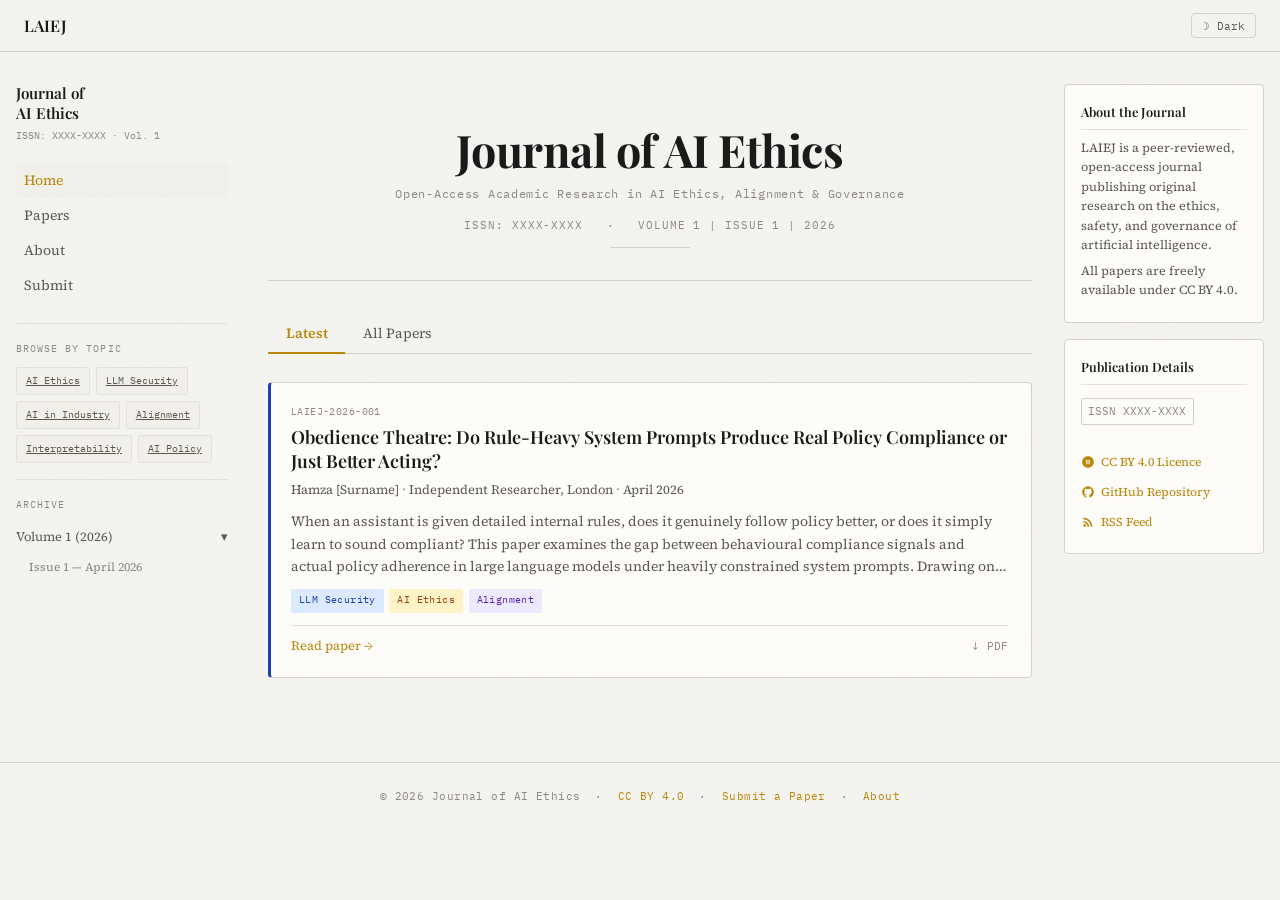
==== index.html @ b65eef6d "Launch Journal of AI Ethics static site Complete static website for the Journal of AI Ethics (JAIE) " ====
<!DOCTYPE html>
<html lang="en" data-theme="light">
<head>
  <meta charset="UTF-8">
  <meta name="viewport" content="width=device-width, initial-scale=1.0">
  <title>Journal of AI Ethics</title>
  <meta name="description" content="Journal of AI Ethics (LAIEJ) — open-access academic journal for AI ethics, alignment, LLM security, and AI policy research.">
  <meta name="robots" content="index, follow">
  <meta property="og:title" content="Journal of AI Ethics">
  <meta property="og:description" content="Open-access academic journal for AI ethics and alignment research.">
  <meta property="og:type" content="website">
  <link rel="alternate" type="application/rss+xml" title="Journal of AI Ethics RSS Feed" href="feed.xml">
  <link rel="canonical" href="https://journalofaiethics.org/">
  <link rel="stylesheet" href="styles.css">
  <script src="theme.js"></script>
</head>
<body>

  <!-- Top Navigation -->
  <nav class="top-nav" role="navigation" aria-label="Main navigation">
    <a href="index.html" class="top-nav__brand">LAIEJ</a>
    <div class="top-nav__actions">
      <button id="theme-toggle" class="btn-theme" aria-label="Switch theme">☽ Dark</button>
      <button id="hamburger-btn" class="btn-hamburger" aria-label="Open navigation" aria-expanded="false">☰</button>
    </div>
  </nav>

  <div id="sidebar-overlay" class="sidebar-overlay" aria-hidden="true"></div>

  <div class="site-wrapper">
    <div class="page-layout">

      <!-- Left Sidebar -->
      <aside id="left-sidebar" class="left-sidebar" aria-label="Journal navigation">
        <div class="sidebar-logo">
          <a href="index.html" class="sidebar-logo__name">Journal of<br>AI Ethics</a>
          <span class="sidebar-logo__sub">ISSN: XXXX-XXXX · Vol. 1</span>
        </div>

        <nav aria-label="Site pages">
          <ul class="sidebar-nav">
            <li><a href="index.html" class="active">Home</a></li>
            <li><a href="papers.html">Papers</a></li>
            <li><a href="about.html">About</a></li>
            <li><a href="submit.html">Submit</a></li>
          </ul>
        </nav>

        <hr class="sidebar-divider">

        <p class="sidebar-section-title">Browse by Topic</p>
        <div class="topic-tags">
          <a href="papers.html?tag=AI+Ethics" class="tag-btn">AI Ethics</a>
          <a href="papers.html?tag=LLM+Security" class="tag-btn">LLM Security</a>
          <a href="papers.html?tag=AI+in+Industry" class="tag-btn">AI in Industry</a>
          <a href="papers.html?tag=Alignment" class="tag-btn">Alignment</a>
          <a href="papers.html?tag=Interpretability" class="tag-btn">Interpretability</a>
          <a href="papers.html?tag=AI+Policy" class="tag-btn">AI Policy</a>
        </div>

        <hr class="sidebar-divider">

        <p class="sidebar-section-title">Archive</p>
        <ul class="archive-list">
          <li>
            <span class="archive-list__vol">Volume 1 (2026) <span>▾</span></span>
            <ul class="archive-list__issues">
              <li><a href="papers.html">Issue 1 — April 2026</a></li>
            </ul>
          </li>
        </ul>
      </aside>

      <!-- Main Content -->
      <main class="main-content" id="main-content">

        <!-- Masthead -->
        <header class="masthead" role="banner">
          <h1 class="masthead__title">Journal of AI Ethics</h1>
          <p class="masthead__subtitle">Open-Access Academic Research in AI Ethics, Alignment &amp; Governance</p>
          <p class="masthead__meta">ISSN: XXXX-XXXX &nbsp;&nbsp;·&nbsp;&nbsp; Volume 1 | Issue 1 | 2026</p>
          <hr class="masthead__rule">
        </header>

        <!-- Tabs -->
        <div class="tabs" role="tablist" aria-label="Paper feed">
          <button class="tab-btn active" role="tab" aria-selected="true" aria-controls="tab-latest" id="btn-latest">Latest</button>
          <button class="tab-btn" role="tab" aria-selected="false" aria-controls="tab-all" id="btn-all">All Papers</button>
        </div>

        <!-- Tab: Latest -->
        <div id="tab-latest" class="tab-panel active" role="tabpanel" aria-labelledby="btn-latest">

          <article class="paper-card" data-primary-tag="LLM Security">
            <div class="paper-card__ref">LAIEJ-2026-001</div>
            <h2 class="paper-card__title">
              <a href="papers/LAIEJ-2026-001/LAIEJ-2026-001.html">
                Obedience Theatre: Do Rule-Heavy System Prompts Produce Real Policy Compliance or Just Better Acting?
              </a>
            </h2>
            <div class="paper-card__byline">
              <span>Hamza [Surname]</span>
              <span>Independent Researcher, London</span>
              <span>April 2026</span>
            </div>
            <p class="paper-card__abstract">
              When an assistant is given detailed internal rules, does it genuinely follow policy better, or does it simply learn to sound compliant? This paper examines the gap between behavioural compliance signals and actual policy adherence in large language models under heavily constrained system prompts. Drawing on a series of structured prompt experiments, we distinguish between surface-level compliance theatre — where models produce outputs that appear rule-following — and deeper behavioural policy internalisation.
            </p>
            <div class="paper-card__tags">
              <span class="tag-pill tag-pill--llm-security">LLM Security</span>
              <span class="tag-pill tag-pill--ethics">AI Ethics</span>
              <span class="tag-pill tag-pill--alignment">Alignment</span>
            </div>
            <div class="paper-card__footer">
              <a class="paper-card__read" href="papers/LAIEJ-2026-001/LAIEJ-2026-001.html">Read paper &rarr;</a>
              <a class="paper-card__pdf" href="papers/LAIEJ-2026-001/LAIEJ-2026-001.pdf" download>&#8595; PDF</a>
            </div>
          </article>

        </div>

        <!-- Tab: All Papers -->
        <div id="tab-all" class="tab-panel" role="tabpanel" aria-labelledby="btn-all">

          <article class="paper-card" data-primary-tag="LLM Security">
            <div class="paper-card__ref">LAIEJ-2026-001</div>
            <h2 class="paper-card__title">
              <a href="papers/LAIEJ-2026-001/LAIEJ-2026-001.html">
                Obedience Theatre: Do Rule-Heavy System Prompts Produce Real Policy Compliance or Just Better Acting?
              </a>
            </h2>
            <div class="paper-card__byline">
              <span>Hamza [Surname]</span>
              <span>Independent Researcher, London</span>
              <span>April 2026</span>
            </div>
            <p class="paper-card__abstract">
              When an assistant is given detailed internal rules, does it genuinely follow policy better, or does it simply learn to sound compliant? This paper examines the gap between behavioural compliance signals and actual policy adherence in large language models under heavily constrained system prompts. Drawing on a series of structured prompt experiments, we distinguish between surface-level compliance theatre — where models produce outputs that appear rule-following — and deeper behavioural policy internalisation.
            </p>
            <div class="paper-card__tags">
              <span class="tag-pill tag-pill--llm-security">LLM Security</span>
              <span class="tag-pill tag-pill--ethics">AI Ethics</span>
              <span class="tag-pill tag-pill--alignment">Alignment</span>
            </div>
            <div class="paper-card__footer">
              <a class="paper-card__read" href="papers/LAIEJ-2026-001/LAIEJ-2026-001.html">Read paper &rarr;</a>
              <a class="paper-card__pdf" href="papers/LAIEJ-2026-001/LAIEJ-2026-001.pdf" download>&#8595; PDF</a>
            </div>
          </article>

        </div>

      </main>

      <!-- Right Sidebar -->
      <aside class="right-sidebar" aria-label="Journal information">

        <div class="sidebar-widget">
          <h2 class="sidebar-widget__title">About the Journal</h2>
          <p>LAIEJ is a peer-reviewed, open-access journal publishing original research on the ethics, safety, and governance of artificial intelligence.</p>
          <p>All papers are freely available under CC BY 4.0.</p>
        </div>

        <div class="sidebar-widget">
          <h2 class="sidebar-widget__title">Publication Details</h2>
          <span class="issn-badge">ISSN XXXX-XXXX</span>
          <br><br>
          <a href="https://creativecommons.org/licenses/by/4.0/" class="license-badge" target="_blank" rel="noopener">
            <svg width="14" height="14" viewBox="0 0 24 24" fill="currentColor" aria-hidden="true"><path d="M12 2C6.48 2 2 6.48 2 12s4.48 10 10 10 10-4.48 10-10S17.52 2 12 2zm-1 14H9V8h2v8zm4 0h-2V8h2v8z"/></svg>
            CC BY 4.0 Licence
          </a>
          <a href="#" class="github-link" target="_blank" rel="noopener">
            <svg width="14" height="14" viewBox="0 0 24 24" fill="currentColor" aria-hidden="true"><path d="M12 2A10 10 0 0 0 2 12c0 4.42 2.87 8.17 6.84 9.5.5.08.66-.23.66-.5v-1.69c-2.77.6-3.36-1.34-3.36-1.34-.46-1.16-1.11-1.47-1.11-1.47-.91-.62.07-.6.07-.6 1 .07 1.53 1.03 1.53 1.03.87 1.52 2.34 1.07 2.91.83.09-.65.35-1.09.63-1.34-2.22-.25-4.55-1.11-4.55-4.92 0-1.11.38-2 1.03-2.71-.1-.25-.45-1.29.1-2.64 0 0 .84-.27 2.75 1.02.79-.22 1.65-.33 2.5-.33.85 0 1.71.11 2.5.33 1.91-1.29 2.75-1.02 2.75-1.02.55 1.35.2 2.39.1 2.64.65.71 1.03 1.6 1.03 2.71 0 3.82-2.34 4.66-4.57 4.91.36.31.69.92.69 1.85V21c0 .27.16.59.67.5C19.14 20.16 22 16.42 22 12A10 10 0 0 0 12 2z"/></svg>
            GitHub Repository
          </a>
          <a href="feed.xml" class="rss-link">
            <svg width="14" height="14" viewBox="0 0 24 24" fill="currentColor" aria-hidden="true"><path d="M6.18 15.64a2.18 2.18 0 0 1 2.18 2.18C8.36 19.01 7.38 20 6.18 20C4.98 20 4 19.01 4 17.82a2.18 2.18 0 0 1 2.18-2.18M4 4.44A15.56 15.56 0 0 1 19.56 20h-2.83A12.73 12.73 0 0 0 4 7.27V4.44m0 5.66a9.9 9.9 0 0 1 9.9 9.9h-2.83A7.07 7.07 0 0 0 4 12.93V10.1z"/></svg>
            RSS Feed
          </a>
        </div>

      </aside>

    </div><!-- .page-layout -->
  </div><!-- .site-wrapper -->

  <footer class="site-footer">
    <div class="site-wrapper">
      &copy; 2026 Journal of AI Ethics &nbsp;·&nbsp;
      <a href="https://creativecommons.org/licenses/by/4.0/" target="_blank" rel="noopener">CC BY 4.0</a>
      &nbsp;·&nbsp;
      <a href="submit.html">Submit a Paper</a>
      &nbsp;·&nbsp;
      <a href="about.html">About</a>
    </div>
  </footer>

  <script>
    /* Tab switching */
    document.addEventListener('DOMContentLoaded', function () {
      var tabs = document.querySelectorAll('.tab-btn');
      tabs.forEach(function (btn) {
        btn.addEventListener('click', function () {
          tabs.forEach(function (b) {
            b.classList.remove('active');
            b.setAttribute('aria-selected', 'false');
          });
          this.classList.add('active');
          this.setAttribute('aria-selected', 'true');
          var panelId = this.getAttribute('aria-controls');
          document.querySelectorAll('.tab-panel').forEach(function (p) {
            p.classList.toggle('active', p.id === panelId);
          });
        });
      });
    });
  </script>

</body>
</html>
---- styles.css ----
/* ============================================================
   Journal of AI Ethics — styles.css
   ============================================================ */

/* --- Google Fonts --- */
@import url('https://fonts.googleapis.com/css2?family=Playfair+Display:ital,wght@0,400;0,600;0,700;1,400;1,600&family=Source+Serif+4:ital,opsz,wght@0,8..60,300;0,8..60,400;0,8..60,600;1,8..60,300;1,8..60,400&family=IBM+Plex+Mono:ital,wght@0,300;0,400;0,500;1,300&display=swap');

/* --- CSS Custom Properties --- */
:root {
  /* Light mode (default) */
  --bg:           #F5F4F0;
  --bg-card:      #FDFCF9;
  --bg-sidebar:   #F0EFE9;
  --bg-abstract:  #EDEBE4;
  --bg-code:      #ECEAE2;
  --text:         #1A1A1A;
  --text-muted:   #5A5851;
  --text-faint:   #8A8880;
  --border:       #D4D1C8;
  --border-light: #E4E1D8;
  --accent:       #B8860B;
  --accent-hover: #9A7009;
  --link:         #B8860B;
  --shadow:       rgba(0,0,0,0.07);

  /* Tag colours */
  --tag-ethics:          #92400E;
  --tag-ethics-bg:       #FEF3C7;
  --tag-security:        #1E40AF;
  --tag-security-bg:     #DBEAFE;
  --tag-alignment:       #5B21B6;
  --tag-alignment-bg:    #EDE9FE;
  --tag-industry:        #065F46;
  --tag-industry-bg:     #D1FAE5;
  --tag-interp:          #14532D;
  --tag-interp-bg:       #DCFCE7;
  --tag-policy:          #881337;
  --tag-policy-bg:       #FFE4E6;

  /* Layout */
  --sidebar-left:  220px;
  --sidebar-right: 200px;
  --gap:           2rem;
  --content-max:   760px;
  --radius:        4px;

  /* Typography */
  --font-serif:  'Source Serif 4', Georgia, 'Times New Roman', serif;
  --font-display: 'Playfair Display', Georgia, serif;
  --font-mono:   'IBM Plex Mono', 'Courier New', monospace;

  /* Noise texture (SVG data URI) */
  --noise: url("data:image/svg+xml,%3Csvg xmlns='http://www.w3.org/2000/svg' width='200' height='200'%3E%3Cfilter id='n'%3E%3CfeTurbulence type='fractalNoise' baseFrequency='0.75' numOctaves='4' stitchTiles='stitch'/%3E%3C/filter%3E%3Crect width='200' height='200' filter='url(%23n)' opacity='0.04'/%3E%3C/svg%3E");
}

[data-theme="dark"] {
  --bg:           #0B0F1A;
  --bg-card:      #131929;
  --bg-sidebar:   #0E1220;
  --bg-abstract:  #1A2035;
  --bg-code:      #1E2540;
  --text:         #E8E6E0;
  --text-muted:   #9E9C95;
  --text-faint:   #6E6C65;
  --border:       #2A3050;
  --border-light: #1E2540;
  --accent:       #D4A017;
  --accent-hover: #E8B520;
  --link:         #D4A017;
  --shadow:       rgba(0,0,0,0.35);

  --tag-ethics:          #FCD34D;
  --tag-ethics-bg:       #451A03;
  --tag-security:        #93C5FD;
  --tag-security-bg:     #1E3A5F;
  --tag-alignment:       #C4B5FD;
  --tag-alignment-bg:    #2E1065;
  --tag-industry:        #6EE7B7;
  --tag-industry-bg:     #064E3B;
  --tag-interp:          #86EFAC;
  --tag-interp-bg:       #052E16;
  --tag-policy:          #FDA4AF;
  --tag-policy-bg:       #4C0519;

  --noise: url("data:image/svg+xml,%3Csvg xmlns='http://www.w3.org/2000/svg' width='200' height='200'%3E%3Cfilter id='n'%3E%3CfeTurbulence type='fractalNoise' baseFrequency='0.75' numOctaves='4' stitchTiles='stitch'/%3E%3C/filter%3E%3Crect width='200' height='200' filter='url(%23n)' opacity='0.03'/%3E%3C/svg%3E");
}

/* --- Reset & Base --- */
*, *::before, *::after { box-sizing: border-box; margin: 0; padding: 0; }

html {
  font-size: 16px;
  scroll-behavior: smooth;
  -webkit-text-size-adjust: 100%;
}

body {
  font-family: var(--font-serif);
  background-color: var(--bg);
  background-image: var(--noise);
  background-attachment: fixed;
  color: var(--text);
  line-height: 1.7;
  min-height: 100vh;
  transition: background-color 0.25s ease, color 0.25s ease;
}

/* --- Top Navigation Bar --- */
.top-nav {
  position: sticky;
  top: 0;
  z-index: 100;
  background: var(--bg);
  background-image: var(--noise);
  border-bottom: 1px solid var(--border);
  padding: 0 1.5rem;
  height: 52px;
  display: flex;
  align-items: center;
  justify-content: space-between;
  gap: 1rem;
}

.top-nav__brand {
  font-family: var(--font-display);
  font-size: 1rem;
  font-weight: 600;
  letter-spacing: 0.01em;
  color: var(--text);
  text-decoration: none;
  white-space: nowrap;
}

.top-nav__actions {
  display: flex;
  align-items: center;
  gap: 0.75rem;
}

.btn-theme {
  font-family: var(--font-mono);
  font-size: 0.7rem;
  color: var(--text-muted);
  background: none;
  border: 1px solid var(--border);
  border-radius: var(--radius);
  padding: 0.3rem 0.65rem;
  cursor: pointer;
  transition: color 0.2s, border-color 0.2s;
  white-space: nowrap;
}
.btn-theme:hover { color: var(--accent); border-color: var(--accent); }

.btn-hamburger {
  display: none;
  background: none;
  border: 1px solid var(--border);
  border-radius: var(--radius);
  padding: 0.3rem 0.55rem;
  cursor: pointer;
  color: var(--text-muted);
  font-size: 1rem;
  line-height: 1;
}
.btn-hamburger:hover { color: var(--accent); border-color: var(--accent); }

/* --- Page Layout --- */
.site-wrapper {
  max-width: 1280px;
  margin: 0 auto;
  padding: 0 1rem;
}

.page-layout {
  display: grid;
  grid-template-columns: var(--sidebar-left) 1fr var(--sidebar-right);
  grid-template-areas: "left-sidebar main right-sidebar";
  gap: var(--gap);
  padding: 2rem 0 4rem;
  align-items: start;
}

/* --- Left Sidebar --- */
.left-sidebar {
  grid-area: left-sidebar;
  position: sticky;
  top: 72px;
  max-height: calc(100vh - 80px);
  overflow-y: auto;
  padding-right: 0.5rem;
  scrollbar-width: thin;
  scrollbar-color: var(--border) transparent;
}

.sidebar-logo {
  margin-bottom: 1.25rem;
}
.sidebar-logo__name {
  font-family: var(--font-display);
  font-size: 0.95rem;
  font-weight: 600;
  line-height: 1.3;
  color: var(--text);
  text-decoration: none;
  display: block;
}
.sidebar-logo__name:hover { color: var(--accent); }
.sidebar-logo__sub {
  font-family: var(--font-mono);
  font-size: 0.65rem;
  color: var(--text-faint);
  margin-top: 0.2rem;
  display: block;
}

.sidebar-nav {
  list-style: none;
  margin-bottom: 1.25rem;
}
.sidebar-nav li + li { margin-top: 0.1rem; }
.sidebar-nav a {
  display: block;
  font-family: var(--font-serif);
  font-size: 0.875rem;
  color: var(--text-muted);
  text-decoration: none;
  padding: 0.3rem 0.5rem;
  border-radius: var(--radius);
  transition: background 0.15s, color 0.15s;
}
.sidebar-nav a:hover,
.sidebar-nav a.active {
  background: var(--bg-sidebar);
  color: var(--accent);
}

.sidebar-divider {
  border: none;
  border-top: 1px solid var(--border-light);
  margin: 1rem 0;
}

.sidebar-section-title {
  font-family: var(--font-mono);
  font-size: 0.65rem;
  letter-spacing: 0.1em;
  text-transform: uppercase;
  color: var(--text-faint);
  margin-bottom: 0.6rem;
}

.topic-tags {
  display: flex;
  flex-wrap: wrap;
  gap: 0.4rem;
  margin-bottom: 0.5rem;
}

.tag-btn {
  font-family: var(--font-mono);
  font-size: 0.65rem;
  padding: 0.25rem 0.55rem;
  border-radius: 2px;
  border: none;
  cursor: pointer;
  font-weight: 400;
  transition: opacity 0.15s, transform 0.1s;
  background: var(--bg-sidebar);
  color: var(--text-muted);
  border: 1px solid var(--border-light);
}
.tag-btn:hover { opacity: 0.8; }
.tag-btn.active { border-color: var(--accent); color: var(--accent); background: transparent; }

.archive-list {
  list-style: none;
  font-size: 0.8rem;
}
.archive-list li + li { margin-top: 0.3rem; }
.archive-list__vol {
  font-family: var(--font-serif);
  color: var(--text-muted);
  font-size: 0.8rem;
  cursor: pointer;
  display: flex;
  justify-content: space-between;
  align-items: center;
  padding: 0.2rem 0;
}
.archive-list__vol:hover { color: var(--accent); }
.archive-list__issues {
  list-style: none;
  padding-left: 0.8rem;
  margin-top: 0.3rem;
}
.archive-list__issues a {
  font-size: 0.75rem;
  color: var(--text-faint);
  text-decoration: none;
}
.archive-list__issues a:hover { color: var(--accent); }

/* --- Main Content --- */
.main-content {
  grid-area: main;
  min-width: 0;
}

/* --- Right Sidebar --- */
.right-sidebar {
  grid-area: right-sidebar;
  position: sticky;
  top: 72px;
  max-height: calc(100vh - 80px);
  overflow-y: auto;
  font-size: 0.8rem;
  scrollbar-width: thin;
}

.sidebar-widget {
  background: var(--bg-card);
  border: 1px solid var(--border);
  border-radius: var(--radius);
  padding: 1rem;
  margin-bottom: 1rem;
}
.sidebar-widget__title {
  font-family: var(--font-display);
  font-size: 0.8rem;
  font-weight: 600;
  color: var(--text);
  margin-bottom: 0.5rem;
  padding-bottom: 0.4rem;
  border-bottom: 1px solid var(--border-light);
}
.sidebar-widget p {
  color: var(--text-muted);
  line-height: 1.55;
  margin-bottom: 0.4rem;
  font-size: 0.78rem;
}
.sidebar-widget a {
  color: var(--link);
  text-decoration: none;
}
.sidebar-widget a:hover { text-decoration: underline; }

.issn-badge {
  font-family: var(--font-mono);
  font-size: 0.7rem;
  color: var(--text-faint);
  border: 1px solid var(--border);
  border-radius: 2px;
  padding: 0.2rem 0.4rem;
  display: inline-block;
  margin-top: 0.3rem;
}

.license-badge,
.github-link,
.rss-link {
  display: flex;
  align-items: center;
  gap: 0.4rem;
  font-size: 0.75rem;
  color: var(--text-muted);
  text-decoration: none;
  padding: 0.3rem 0;
  transition: color 0.15s;
}
.license-badge:hover,
.github-link:hover,
.rss-link:hover { color: var(--accent); }

/* --- Masthead --- */
.masthead {
  text-align: center;
  padding: 2.5rem 0 2rem;
  border-bottom: 1px solid var(--border);
  margin-bottom: 2rem;
}
.masthead__title {
  font-family: var(--font-display);
  font-size: clamp(1.8rem, 4vw, 2.8rem);
  font-weight: 700;
  letter-spacing: -0.01em;
  line-height: 1.15;
  color: var(--text);
  margin-bottom: 0.5rem;
}
.masthead__subtitle {
  font-family: var(--font-mono);
  font-size: 0.75rem;
  color: var(--text-faint);
  letter-spacing: 0.06em;
  margin-bottom: 0.75rem;
}
.masthead__rule {
  border: none;
  border-top: 1.5px solid var(--border);
  width: 80px;
  margin: 0.75rem auto 0;
}
.masthead__meta {
  font-family: var(--font-mono);
  font-size: 0.7rem;
  color: var(--text-faint);
  letter-spacing: 0.08em;
  text-transform: uppercase;
}

/* --- Tabs --- */
.tabs {
  display: flex;
  gap: 0;
  border-bottom: 1px solid var(--border);
  margin-bottom: 1.75rem;
}
.tab-btn {
  font-family: var(--font-serif);
  font-size: 0.875rem;
  color: var(--text-muted);
  background: none;
  border: none;
  border-bottom: 2px solid transparent;
  padding: 0.6rem 1.1rem;
  cursor: pointer;
  margin-bottom: -1px;
  transition: color 0.15s, border-color 0.15s;
}
.tab-btn:hover { color: var(--text); }
.tab-btn.active {
  color: var(--accent);
  border-bottom-color: var(--accent);
  font-weight: 600;
}

.tab-panel { display: none; }
.tab-panel.active { display: block; }

/* --- Paper Card --- */
.paper-card {
  background: var(--bg-card);
  border: 1px solid var(--border);
  border-radius: var(--radius);
  padding: 1.25rem 1.4rem 1.25rem 1.25rem;
  margin-bottom: 1.25rem;
  border-left-width: 3px;
  transition: box-shadow 0.2s, transform 0.15s;
  position: relative;
}
.paper-card:hover {
  box-shadow: 0 3px 16px var(--shadow);
  transform: translateY(-1px);
}

/* Left border colours per primary tag */
.paper-card[data-primary-tag="LLM Security"] { border-left-color: var(--tag-security); }
.paper-card[data-primary-tag="AI Ethics"]    { border-left-color: var(--tag-ethics); }
.paper-card[data-primary-tag="Alignment"]    { border-left-color: var(--tag-alignment); }
.paper-card[data-primary-tag="AI in Industry"] { border-left-color: var(--tag-industry); }
.paper-card[data-primary-tag="Interpretability"] { border-left-color: var(--tag-interp); }
.paper-card[data-primary-tag="AI Policy"]    { border-left-color: var(--tag-policy); }

.paper-card__ref {
  font-family: var(--font-mono);
  font-size: 0.65rem;
  color: var(--text-faint);
  letter-spacing: 0.04em;
  margin-bottom: 0.35rem;
}
.paper-card__title {
  font-family: var(--font-display);
  font-size: 1.125rem;
  font-weight: 600;
  line-height: 1.3;
  margin-bottom: 0.35rem;
}
.paper-card__title a {
  color: var(--text);
  text-decoration: none;
}
.paper-card__title a:hover { color: var(--accent); }

.paper-card__byline {
  font-size: 0.8rem;
  color: var(--text-muted);
  margin-bottom: 0.6rem;
}
.paper-card__byline span + span::before {
  content: " · ";
  color: var(--text-faint);
}

.paper-card__abstract {
  font-size: 0.875rem;
  color: var(--text-muted);
  line-height: 1.6;
  margin-bottom: 0.75rem;
  display: -webkit-box;
  -webkit-line-clamp: 3;
  -webkit-box-orient: vertical;
  overflow: hidden;
}

.paper-card__tags {
  display: flex;
  flex-wrap: wrap;
  gap: 0.35rem;
  margin-bottom: 0.75rem;
}

.paper-card__footer {
  display: flex;
  justify-content: space-between;
  align-items: center;
  border-top: 1px solid var(--border-light);
  padding-top: 0.6rem;
  margin-top: 0.1rem;
}
.paper-card__read {
  font-size: 0.8rem;
  color: var(--link);
  text-decoration: none;
  font-family: var(--font-serif);
}
.paper-card__read:hover { text-decoration: underline; }

.paper-card__pdf {
  font-family: var(--font-mono);
  font-size: 0.68rem;
  color: var(--text-faint);
  text-decoration: none;
  letter-spacing: 0.03em;
  transition: color 0.15s;
}
.paper-card__pdf:hover { color: var(--accent); }

/* --- Tag Pills --- */
.tag-pill {
  display: inline-block;
  font-family: var(--font-mono);
  font-size: 0.62rem;
  padding: 0.2rem 0.5rem;
  border-radius: 2px;
  letter-spacing: 0.04em;
  font-weight: 400;
  white-space: nowrap;
}
.tag-pill--ethics       { color: var(--tag-ethics);    background: var(--tag-ethics-bg); }
.tag-pill--llm-security { color: var(--tag-security);  background: var(--tag-security-bg); }
.tag-pill--alignment    { color: var(--tag-alignment); background: var(--tag-alignment-bg); }
.tag-pill--ai-in-industry { color: var(--tag-industry); background: var(--tag-industry-bg); }
.tag-pill--interpretability { color: var(--tag-interp); background: var(--tag-interp-bg); }
.tag-pill--ai-policy    { color: var(--tag-policy);    background: var(--tag-policy-bg); }

/* --- Paper Listing Controls --- */
.papers-controls {
  display: flex;
  flex-wrap: wrap;
  gap: 0.75rem;
  align-items: center;
  margin-bottom: 1.5rem;
}
.search-input {
  flex: 1;
  min-width: 200px;
  font-family: var(--font-mono);
  font-size: 0.8rem;
  background: var(--bg-card);
  border: 1px solid var(--border);
  border-radius: var(--radius);
  padding: 0.45rem 0.75rem;
  color: var(--text);
  outline: none;
  transition: border-color 0.15s;
}
.search-input::placeholder { color: var(--text-faint); }
.search-input:focus { border-color: var(--accent); }

.sort-select {
  font-family: var(--font-mono);
  font-size: 0.75rem;
  background: var(--bg-card);
  border: 1px solid var(--border);
  border-radius: var(--radius);
  padding: 0.45rem 0.65rem;
  color: var(--text-muted);
  cursor: pointer;
  outline: none;
}
.sort-select:focus { border-color: var(--accent); }

.filter-tags {
  display: flex;
  flex-wrap: wrap;
  gap: 0.4rem;
  margin-bottom: 1.25rem;
}

/* --- Paper Page Typography --- */
.paper-page .main-content {
  max-width: var(--content-max);
}

.breadcrumb {
  font-family: var(--font-mono);
  font-size: 0.7rem;
  color: var(--text-faint);
  margin-bottom: 1.5rem;
  display: flex;
  align-items: center;
  gap: 0.4rem;
  flex-wrap: wrap;
}
.breadcrumb a {
  color: var(--link);
  text-decoration: none;
}
.breadcrumb a:hover { text-decoration: underline; }
.breadcrumb__sep { color: var(--text-faint); }

.paper-header { margin-bottom: 2rem; }

.paper-ref {
  font-family: var(--font-mono);
  font-size: 0.72rem;
  color: var(--text-faint);
  letter-spacing: 0.05em;
  margin-bottom: 0.75rem;
  display: block;
}

.paper-title {
  font-family: var(--font-display);
  font-size: clamp(1.5rem, 3.5vw, 2.1rem);
  font-weight: 700;
  line-height: 1.2;
  letter-spacing: -0.01em;
  color: var(--text);
  margin-bottom: 0.9rem;
}

.paper-meta {
  font-size: 0.875rem;
  color: var(--text-muted);
  margin-bottom: 0.9rem;
  display: flex;
  flex-wrap: wrap;
  gap: 0.3rem;
}
.paper-meta span + span::before {
  content: " | ";
  color: var(--text-faint);
}

.paper-actions {
  display: flex;
  gap: 0.75rem;
  flex-wrap: wrap;
  margin-top: 1.1rem;
}

.btn-primary {
  font-family: var(--font-mono);
  font-size: 0.75rem;
  background: var(--accent);
  color: #fff;
  border: none;
  border-radius: var(--radius);
  padding: 0.55rem 1rem;
  cursor: pointer;
  text-decoration: none;
  display: inline-flex;
  align-items: center;
  gap: 0.4rem;
  transition: background 0.15s;
  letter-spacing: 0.03em;
}
.btn-primary:hover { background: var(--accent-hover); }

.btn-secondary {
  font-family: var(--font-mono);
  font-size: 0.75rem;
  background: transparent;
  color: var(--accent);
  border: 1px solid var(--accent);
  border-radius: var(--radius);
  padding: 0.55rem 1rem;
  cursor: pointer;
  display: inline-flex;
  align-items: center;
  gap: 0.4rem;
  transition: background 0.15s, color 0.15s;
  letter-spacing: 0.03em;
  position: relative;
}
.btn-secondary:hover { background: var(--accent); color: #fff; }

.copy-confirm {
  position: absolute;
  top: -26px;
  left: 50%;
  transform: translateX(-50%);
  background: var(--text);
  color: var(--bg);
  font-size: 0.65rem;
  padding: 0.2rem 0.5rem;
  border-radius: 3px;
  white-space: nowrap;
  opacity: 0;
  pointer-events: none;
  transition: opacity 0.2s;
}
.copy-confirm.show { opacity: 1; }

/* --- Abstract Block --- */
.abstract-block {
  background: var(--bg-abstract);
  border-left: 3px solid var(--accent);
  border-radius: 0 var(--radius) var(--radius) 0;
  padding: 1.25rem 1.4rem;
  margin-bottom: 2rem;
}
.abstract-label {
  font-family: var(--font-mono);
  font-size: 0.65rem;
  letter-spacing: 0.14em;
  text-transform: uppercase;
  color: var(--accent);
  margin-bottom: 0.6rem;
  display: block;
  font-variant: small-caps;
}
.abstract-text {
  font-size: 0.9rem;
  line-height: 1.75;
  color: var(--text-muted);
  font-style: italic;
}

.keywords {
  display: flex;
  flex-wrap: wrap;
  gap: 0.4rem;
  margin-top: 0.9rem;
  align-items: center;
}
.keywords__label {
  font-family: var(--font-mono);
  font-size: 0.65rem;
  color: var(--text-faint);
  letter-spacing: 0.06em;
  text-transform: uppercase;
}
.keyword-pill {
  font-family: var(--font-mono);
  font-size: 0.65rem;
  background: var(--bg-code);
  color: var(--text-muted);
  border-radius: 2px;
  padding: 0.18rem 0.5rem;
  border: 1px solid var(--border);
}

/* --- Paper Body --- */
.paper-body {
  font-family: var(--font-serif);
  font-size: 1rem;
  line-height: 1.85;
  color: var(--text);
  text-align: justify;
  hyphens: auto;
  max-width: var(--content-max);
  counter-reset: footnote;
}
.paper-body p {
  margin-bottom: 1.15em;
}
.paper-body p + p {
  text-indent: 1.5em;
}
.paper-body p:first-child,
.paper-body h2 + p,
.paper-body h3 + p { text-indent: 0; }

.paper-body h2 {
  font-family: var(--font-display);
  font-size: 1.25rem;
  font-weight: 600;
  margin: 2rem 0 0.75rem;
  padding-top: 1rem;
  border-top: 1px solid var(--border-light);
  color: var(--text);
}
.paper-body h3 {
  font-family: var(--font-display);
  font-size: 1.05rem;
  font-weight: 600;
  margin: 1.5rem 0 0.5rem;
  color: var(--text);
  font-style: italic;
}
.paper-body blockquote {
  border-left: 2px solid var(--border);
  padding: 0.5rem 1rem;
  color: var(--text-muted);
  font-style: italic;
  margin: 1.25rem 0;
}

figure {
  text-align: center;
  margin: 2rem 0;
}
figcaption {
  font-style: italic;
  font-size: 0.8rem;
  color: var(--text-muted);
  margin-top: 0.5rem;
}

.paper-body table {
  width: 100%;
  border-collapse: collapse;
  font-size: 0.875rem;
  margin: 1.5rem 0;
}
.paper-body th {
  border-bottom: 2px solid var(--border);
  padding: 0.5rem;
  text-align: left;
  font-family: var(--font-display);
  font-size: 0.875rem;
}
.paper-body td {
  border-bottom: 1px solid var(--border-light);
  padding: 0.5rem;
  vertical-align: top;
}

/* Footnotes */
.footnotes-section {
  border-top: 1px solid var(--border);
  padding-top: 1.25rem;
  margin-top: 2.5rem;
}
.footnotes-section ol {
  font-size: 0.8rem;
  color: var(--text-muted);
  padding-left: 1.25rem;
  line-height: 1.55;
}
.footnotes-section li { margin-bottom: 0.4rem; }
sup {
  font-size: 0.65em;
  vertical-align: super;
  line-height: 0;
}
sup a {
  color: var(--link);
  text-decoration: none;
}
sup a:hover { text-decoration: underline; }

/* References */
.references-section {
  margin-top: 2.5rem;
}
.references-section h2 {
  font-family: var(--font-display);
  font-size: 1.1rem;
  font-weight: 600;
  margin-bottom: 1rem;
  padding-bottom: 0.5rem;
  border-bottom: 1px solid var(--border);
}
.reference-list {
  list-style: none;
  counter-reset: ref;
}
.reference-list li {
  display: flex;
  gap: 0.75rem;
  font-size: 0.8rem;
  color: var(--text-muted);
  line-height: 1.55;
  margin-bottom: 0.65rem;
  counter-increment: ref;
}
.reference-list li::before {
  content: "[" counter(ref) "]";
  font-family: var(--font-mono);
  font-size: 0.68rem;
  color: var(--text-faint);
  min-width: 2rem;
  padding-top: 0.1rem;
  flex-shrink: 0;
}

/* --- Citation Box --- */
.citation-box {
  border: 1px solid var(--border);
  border-radius: var(--radius);
  padding: 1.25rem;
  margin-top: 2.5rem;
  background: var(--bg-card);
}
.citation-box__title {
  font-family: var(--font-display);
  font-size: 0.9rem;
  font-weight: 600;
  color: var(--text);
  margin-bottom: 0.75rem;
  padding-bottom: 0.5rem;
  border-bottom: 1px solid var(--border-light);
}
.citation-pre {
  font-family: var(--font-mono);
  font-size: 0.75rem;
  color: var(--text-muted);
  background: var(--bg-code);
  border: 1px solid var(--border-light);
  border-radius: var(--radius);
  padding: 0.9rem 1rem;
  white-space: pre-wrap;
  word-break: break-word;
  line-height: 1.6;
  margin-bottom: 0.75rem;
}
.citation-box .btn-secondary { font-size: 0.72rem; }

/* --- Code Blocks --- */
pre {
  background: var(--bg-code);
  border: 1px solid var(--border);
  border-radius: var(--radius);
  padding: 1rem 1.25rem;
  overflow-x: auto;
  margin: 1.25rem 0;
  font-family: var(--font-mono);
  font-size: 0.8rem;
  line-height: 1.6;
  color: var(--text);
}
code {
  font-family: var(--font-mono);
  font-size: 0.82em;
  background: var(--bg-code);
  padding: 0.1em 0.3em;
  border-radius: 2px;
  color: var(--text);
}
pre code {
  background: none;
  padding: 0;
  font-size: inherit;
}

/* --- Page Headings --- */
.page-title {
  font-family: var(--font-display);
  font-size: 1.75rem;
  font-weight: 700;
  color: var(--text);
  margin-bottom: 0.4rem;
  letter-spacing: -0.01em;
}
.page-subtitle {
  font-size: 0.9rem;
  color: var(--text-muted);
  margin-bottom: 1.75rem;
  line-height: 1.5;
}

/* --- About Page --- */
.about-section {
  margin-bottom: 2.5rem;
}
.about-section h2 {
  font-family: var(--font-display);
  font-size: 1.2rem;
  font-weight: 600;
  color: var(--text);
  margin-bottom: 0.9rem;
  padding-bottom: 0.5rem;
  border-bottom: 1px solid var(--border-light);
}
.about-section p {
  font-size: 0.9375rem;
  line-height: 1.8;
  color: var(--text-muted);
  margin-bottom: 1em;
}
.about-section a { color: var(--link); text-decoration: none; }
.about-section a:hover { text-decoration: underline; }

.two-columns {
  display: grid;
  grid-template-columns: 1fr 1fr;
  gap: 1.5rem;
}
.column-panel {
  background: var(--bg-card);
  border: 1px solid var(--border);
  border-radius: var(--radius);
  padding: 1rem 1.25rem;
}
.column-panel h3 {
  font-family: var(--font-display);
  font-size: 0.9rem;
  font-weight: 600;
  margin-bottom: 0.75rem;
  color: var(--text);
}
.column-panel ul {
  list-style: none;
  font-size: 0.85rem;
  color: var(--text-muted);
  line-height: 1.6;
}
.column-panel ul li {
  padding: 0.2rem 0;
  padding-left: 1rem;
  position: relative;
}
.column-panel ul li::before {
  content: "·";
  position: absolute;
  left: 0;
  color: var(--accent);
}
.column-panel--reject ul li::before { color: #DC2626; content: "×"; }

.editor-card {
  display: flex;
  gap: 1.25rem;
  background: var(--bg-card);
  border: 1px solid var(--border);
  border-radius: var(--radius);
  padding: 1.25rem;
  margin-top: 0.75rem;
}
.editor-avatar {
  width: 64px;
  height: 64px;
  border-radius: 50%;
  background: var(--bg-sidebar);
  border: 1px solid var(--border);
  display: flex;
  align-items: center;
  justify-content: center;
  font-size: 1.5rem;
  flex-shrink: 0;
  font-family: var(--font-display);
  color: var(--text-faint);
}
.editor-info h3 {
  font-family: var(--font-display);
  font-size: 1rem;
  margin-bottom: 0.2rem;
}
.editor-info .editor-title {
  font-size: 0.78rem;
  color: var(--text-faint);
  font-family: var(--font-mono);
  margin-bottom: 0.5rem;
}
.editor-info p { font-size: 0.85rem; color: var(--text-muted); line-height: 1.6; }

/* --- Submit Page --- */
.submit-section {
  margin-bottom: 2.5rem;
}
.submit-section h2 {
  font-family: var(--font-display);
  font-size: 1.2rem;
  font-weight: 600;
  color: var(--text);
  margin-bottom: 0.9rem;
  padding-bottom: 0.5rem;
  border-bottom: 1px solid var(--border-light);
}

.steps-list {
  list-style: none;
  counter-reset: step;
}
.steps-list li {
  counter-increment: step;
  display: flex;
  gap: 1.25rem;
  margin-bottom: 1.5rem;
  align-items: flex-start;
}
.step-num {
  width: 32px;
  height: 32px;
  border-radius: 50%;
  background: var(--bg-code);
  border: 1px solid var(--border);
  display: flex;
  align-items: center;
  justify-content: center;
  font-family: var(--font-mono);
  font-size: 0.8rem;
  font-weight: 500;
  color: var(--accent);
  flex-shrink: 0;
  margin-top: 0.1rem;
}
.step-body h3 {
  font-family: var(--font-display);
  font-size: 0.975rem;
  font-weight: 600;
  margin-bottom: 0.35rem;
  color: var(--text);
}
.step-body p {
  font-size: 0.875rem;
  color: var(--text-muted);
  line-height: 1.65;
}

.checklist-panel {
  background: var(--bg-card);
  border: 1px solid var(--border);
  border-radius: var(--radius);
  padding: 1.5rem;
  margin-top: 0.75rem;
}
.checklist-group { margin-bottom: 1.25rem; }
.checklist-group:last-child { margin-bottom: 0; }
.checklist-group h3 {
  font-family: var(--font-mono);
  font-size: 0.68rem;
  letter-spacing: 0.1em;
  text-transform: uppercase;
  color: var(--text-faint);
  margin-bottom: 0.65rem;
  padding-bottom: 0.4rem;
  border-bottom: 1px solid var(--border-light);
}
.checklist-item {
  display: flex;
  align-items: flex-start;
  gap: 0.6rem;
  margin-bottom: 0.4rem;
  font-size: 0.875rem;
  color: var(--text-muted);
  line-height: 1.5;
}
.check-icon {
  width: 16px;
  height: 16px;
  border: 1.5px solid var(--border);
  border-radius: 2px;
  flex-shrink: 0;
  margin-top: 2px;
  display: flex;
  align-items: center;
  justify-content: center;
  color: var(--text-faint);
  font-size: 0.6rem;
}

.callout-amber {
  background: #FEFCE8;
  border: 1px solid #FCD34D;
  border-left: 3px solid #D97706;
  border-radius: var(--radius);
  padding: 1rem 1.25rem;
  font-size: 0.875rem;
  color: #78350F;
  line-height: 1.6;
  margin-top: 1.25rem;
}
[data-theme="dark"] .callout-amber {
  background: #1C1505;
  border-color: #854D0E;
  border-left-color: #D97706;
  color: #FCD34D;
}

.code-block-wrapper {
  position: relative;
  margin: 1rem 0;
}
.code-block-wrapper pre {
  margin: 0;
}
.btn-download-template {
  margin-top: 0.75rem;
}

.scope-grid {
  display: grid;
  grid-template-columns: 1fr 1fr;
  gap: 1rem;
  margin-top: 0.75rem;
}
.scope-panel {
  background: var(--bg-card);
  border: 1px solid var(--border);
  border-radius: var(--radius);
  padding: 1rem 1.25rem;
}
.scope-panel h3 {
  font-family: var(--font-mono);
  font-size: 0.7rem;
  letter-spacing: 0.08em;
  text-transform: uppercase;
  margin-bottom: 0.65rem;
}
.scope-panel--in h3 { color: #065F46; }
.scope-panel--out h3 { color: #991B1B; }
[data-theme="dark"] .scope-panel--in h3  { color: var(--tag-industry); }
[data-theme="dark"] .scope-panel--out h3 { color: #FCA5A5; }
.scope-panel ul {
  list-style: none;
  font-size: 0.82rem;
  color: var(--text-muted);
  line-height: 1.55;
}
.scope-panel ul li {
  padding: 0.2rem 0 0.2rem 1rem;
  position: relative;
}
.scope-panel--in ul li::before  { content: "✓"; position: absolute; left: 0; color: #16A34A; font-size: 0.7rem; }
.scope-panel--out ul li::before { content: "✗"; position: absolute; left: 0; color: #DC2626; font-size: 0.7rem; }

/* --- Footer --- */
.site-footer {
  border-top: 1px solid var(--border);
  padding: 1.5rem 0;
  margin-top: auto;
  text-align: center;
  font-family: var(--font-mono);
  font-size: 0.68rem;
  color: var(--text-faint);
  letter-spacing: 0.04em;
}
.site-footer a { color: var(--link); text-decoration: none; }
.site-footer a:hover { text-decoration: underline; }

/* ============================================================
   MOBILE RESPONSIVE
   ============================================================ */
@media (max-width: 960px) {
  .page-layout {
    grid-template-columns: 1fr;
    grid-template-areas:
      "main"
      "right-sidebar";
  }

  .left-sidebar {
    display: none;
    position: fixed;
    top: 52px;
    left: 0;
    width: 280px;
    max-height: calc(100vh - 52px);
    background: var(--bg);
    background-image: var(--noise);
    border-right: 1px solid var(--border);
    z-index: 90;
    padding: 1.25rem;
    overflow-y: auto;
    box-shadow: 4px 0 20px var(--shadow);
  }
  .left-sidebar.open { display: block; }

  .right-sidebar {
    position: static;
    max-height: none;
    display: grid;
    grid-template-columns: repeat(auto-fit, minmax(180px, 1fr));
    gap: 1rem;
    padding-top: 0;
  }
  .right-sidebar .sidebar-widget { margin-bottom: 0; }

  .btn-hamburger { display: flex; align-items: center; }

  .two-columns,
  .scope-grid {
    grid-template-columns: 1fr;
  }

  .paper-actions {
    flex-direction: column;
  }
  .paper-actions .btn-primary,
  .paper-actions .btn-secondary {
    width: 100%;
    justify-content: center;
  }
}

@media (max-width: 600px) {
  .masthead__title { font-size: 1.5rem; }
  .page-title { font-size: 1.35rem; }
  .right-sidebar { grid-template-columns: 1fr; }
  .papers-controls { flex-direction: column; }
  .search-input { min-width: 100%; }
  .editor-card { flex-direction: column; }
}

/* --- Overlay for mobile sidebar --- */
.sidebar-overlay {
  display: none;
  position: fixed;
  inset: 52px 0 0;
  background: rgba(0,0,0,0.4);
  z-index: 80;
}
.sidebar-overlay.open { display: block; }

/* --- Utility --- */
.visually-hidden {
  position: absolute;
  width: 1px;
  height: 1px;
  overflow: hidden;
  clip: rect(0,0,0,0);
  white-space: nowrap;
}
.no-results {
  font-family: var(--font-mono);
  font-size: 0.8rem;
  color: var(--text-faint);
  padding: 2rem;
  text-align: center;
  border: 1px dashed var(--border);
  border-radius: var(--radius);
  display: none;
}
.no-results.show { display: block; }
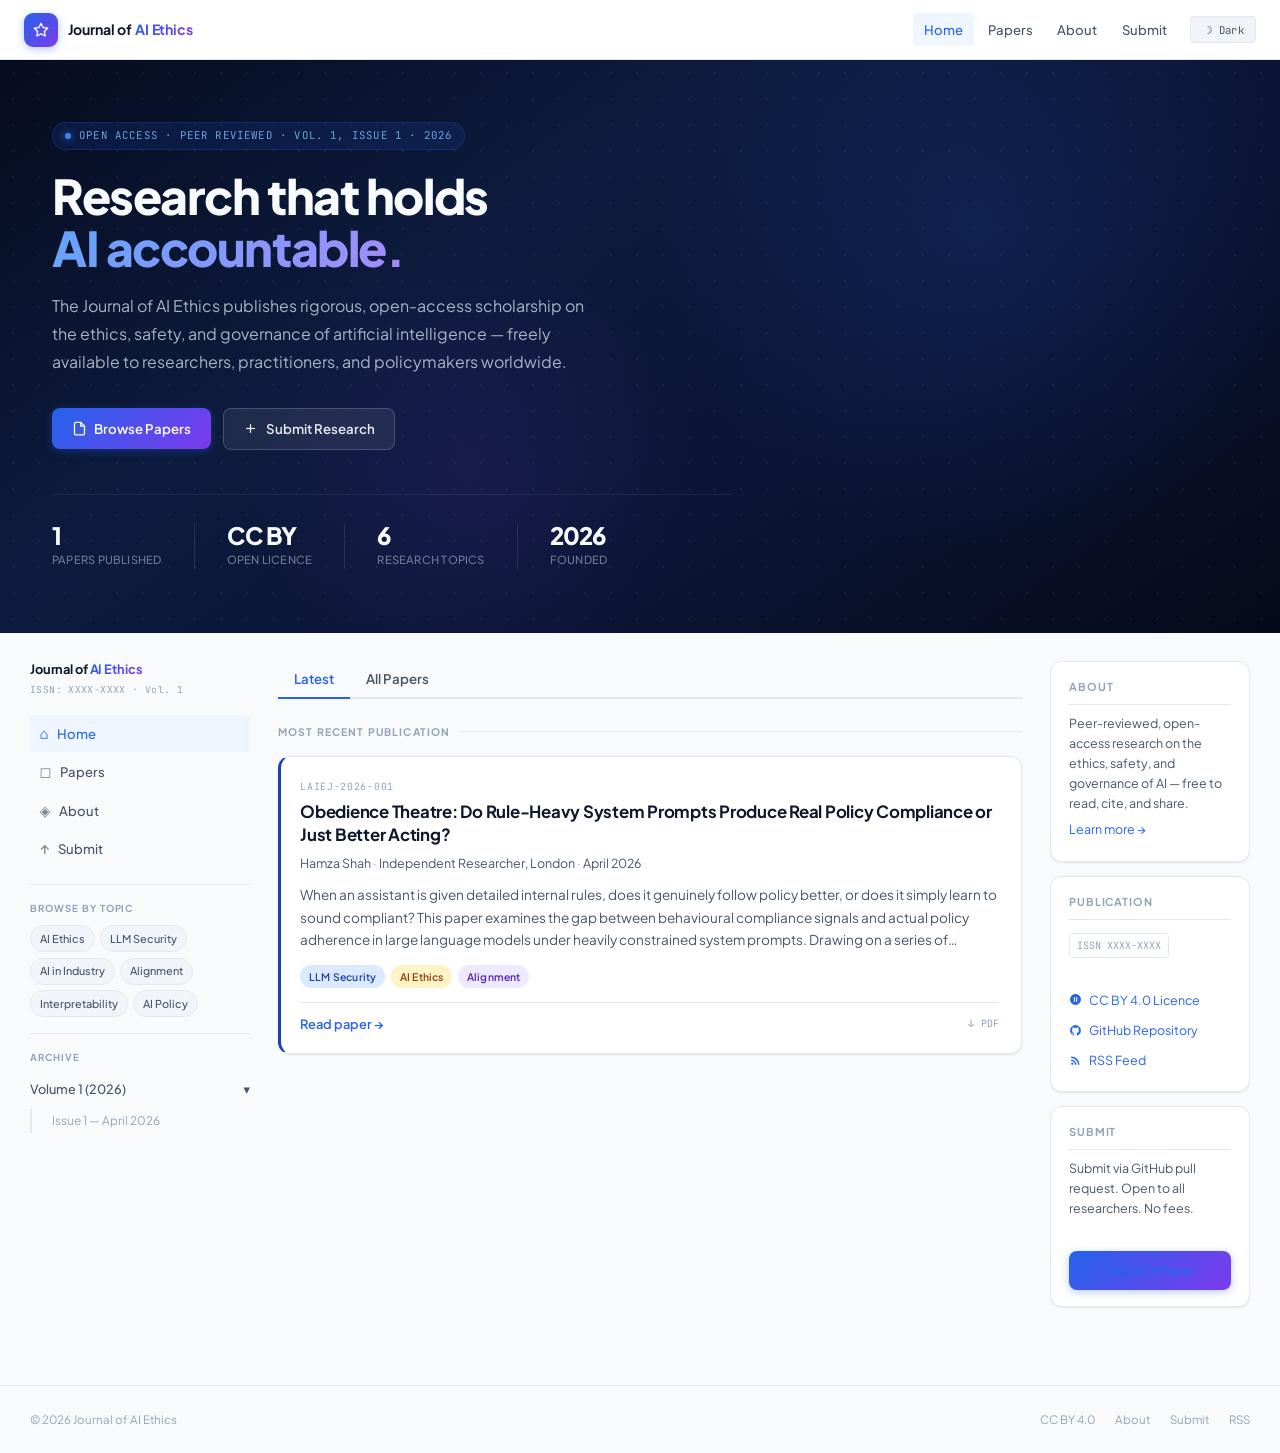
==== commit 340f8a81: "Redesign: modern UI, new fonts, hero homepage, Hamza Shah author name - Complete CSS rewrite: Plus J" ====
--- a/index.html
+++ b/index.html
@@ -3,11 +3,11 @@
 <head>
   <meta charset="UTF-8">
   <meta name="viewport" content="width=device-width, initial-scale=1.0">
-  <title>Journal of AI Ethics</title>
-  <meta name="description" content="Journal of AI Ethics (LAIEJ) — open-access academic journal for AI ethics, alignment, LLM security, and AI policy research.">
+  <title>Journal of AI Ethics — Open-Access Research</title>
+  <meta name="description" content="Journal of AI Ethics — peer-reviewed, open-access research in AI ethics, alignment, LLM security, and AI governance.">
   <meta name="robots" content="index, follow">
   <meta property="og:title" content="Journal of AI Ethics">
-  <meta property="og:description" content="Open-access academic journal for AI ethics and alignment research.">
+  <meta property="og:description" content="Open-access peer-reviewed research in AI ethics, alignment, and governance.">
   <meta property="og:type" content="website">
   <link rel="alternate" type="application/rss+xml" title="Journal of AI Ethics RSS Feed" href="feed.xml">
   <link rel="canonical" href="https://journalofaiethics.org/">
@@ -16,54 +16,122 @@
 </head>
 <body>
 
-  <!-- Top Navigation -->
+  <!-- ── Top Navigation ─────────────────────────────────── -->
   <nav class="top-nav" role="navigation" aria-label="Main navigation">
-    <a href="index.html" class="top-nav__brand">LAIEJ</a>
-    <div class="top-nav__actions">
-      <button id="theme-toggle" class="btn-theme" aria-label="Switch theme">☽ Dark</button>
-      <button id="hamburger-btn" class="btn-hamburger" aria-label="Open navigation" aria-expanded="false">☰</button>
-    </div>
+    <a href="index.html" class="top-nav__brand">
+      <div class="brand-mark" aria-hidden="true">
+        <svg width="16" height="16" viewBox="0 0 24 24" fill="none" stroke="white" stroke-width="2" stroke-linecap="round" stroke-linejoin="round">
+          <polygon points="12 2 15.09 8.26 22 9.27 17 14.14 18.18 21.02 12 17.77 5.82 21.02 7 14.14 2 9.27 8.91 8.26 12 2"/>
+        </svg>
+      </div>
+      <div class="brand-wordmark">Journal of <em>AI Ethics</em></div>
+    </a>
+
+    <div class="top-nav__spacer"></div>
+
+    <div class="top-nav__links">
+      <a href="index.html" class="active">Home</a>
+      <a href="papers.html">Papers</a>
+      <a href="about.html">About</a>
+      <a href="submit.html">Submit</a>
+    </div>
+
+    <button id="theme-toggle" class="btn-theme" aria-label="Switch theme">☽ Dark</button>
+    <button id="hamburger-btn" class="btn-hamburger" aria-label="Open navigation menu" aria-expanded="false">☰</button>
   </nav>
 
   <div id="sidebar-overlay" class="sidebar-overlay" aria-hidden="true"></div>
 
+  <!-- ── Hero ───────────────────────────────────────────── -->
+  <section class="hero" aria-label="Journal introduction">
+    <div class="hero-grid-pattern" aria-hidden="true"></div>
+    <div class="site-wrapper">
+      <div class="hero-inner">
+
+        <div class="hero-kicker">
+          <span class="hero-kicker-dot" aria-hidden="true"></span>
+          Open Access · Peer Reviewed · Vol. 1, Issue 1 · 2026
+        </div>
+
+        <h1 class="hero-title">
+          Research that holds<br>
+          <span class="gradient-word">AI accountable.</span>
+        </h1>
+
+        <p class="hero-desc">
+          The Journal of AI Ethics publishes rigorous, open-access scholarship
+          on the ethics, safety, and governance of artificial intelligence —
+          freely available to researchers, practitioners, and policymakers worldwide.
+        </p>
+
+        <div class="hero-actions">
+          <a href="papers.html" class="btn-primary">
+            <svg width="15" height="15" viewBox="0 0 24 24" fill="none" stroke="currentColor" stroke-width="2" aria-hidden="true"><path d="M14 2H6a2 2 0 0 0-2 2v16a2 2 0 0 0 2 2h12a2 2 0 0 0 2-2V8z"/><polyline points="14 2 14 8 20 8"/></svg>
+            Browse Papers
+          </a>
+          <a href="submit.html" class="btn-ghost">
+            <svg width="15" height="15" viewBox="0 0 24 24" fill="none" stroke="currentColor" stroke-width="2" aria-hidden="true"><line x1="12" y1="5" x2="12" y2="19"/><line x1="5" y1="12" x2="19" y2="12"/></svg>
+            Submit Research
+          </a>
+        </div>
+
+        <div class="hero-stats" role="list">
+          <div class="hero-stat" role="listitem">
+            <div class="hero-stat__num">1</div>
+            <div class="hero-stat__label">Papers Published</div>
+          </div>
+          <div class="hero-stat" role="listitem">
+            <div class="hero-stat__num">CC&nbsp;BY</div>
+            <div class="hero-stat__label">Open Licence</div>
+          </div>
+          <div class="hero-stat" role="listitem">
+            <div class="hero-stat__num">6</div>
+            <div class="hero-stat__label">Research Topics</div>
+          </div>
+          <div class="hero-stat" role="listitem">
+            <div class="hero-stat__num">2026</div>
+            <div class="hero-stat__label">Founded</div>
+          </div>
+        </div>
+
+      </div>
+    </div>
+  </section>
+
+  <!-- ── Three-column layout ────────────────────────────── -->
   <div class="site-wrapper">
     <div class="page-layout">
 
       <!-- Left Sidebar -->
       <aside id="left-sidebar" class="left-sidebar" aria-label="Journal navigation">
-        <div class="sidebar-logo">
-          <a href="index.html" class="sidebar-logo__name">Journal of<br>AI Ethics</a>
-          <span class="sidebar-logo__sub">ISSN: XXXX-XXXX · Vol. 1</span>
-        </div>
+        <a href="index.html" class="sidebar-journal-name">Journal of <em>AI Ethics</em></a>
+        <span class="sidebar-sub">ISSN: XXXX-XXXX · Vol. 1</span>
 
         <nav aria-label="Site pages">
           <ul class="sidebar-nav">
-            <li><a href="index.html" class="active">Home</a></li>
-            <li><a href="papers.html">Papers</a></li>
-            <li><a href="about.html">About</a></li>
-            <li><a href="submit.html">Submit</a></li>
+            <li><a href="index.html" class="active"><span class="nav-icon">⌂</span> Home</a></li>
+            <li><a href="papers.html"><span class="nav-icon">◻</span> Papers</a></li>
+            <li><a href="about.html"><span class="nav-icon">◈</span> About</a></li>
+            <li><a href="submit.html"><span class="nav-icon">↑</span> Submit</a></li>
           </ul>
         </nav>
 
         <hr class="sidebar-divider">
-
         <p class="sidebar-section-title">Browse by Topic</p>
         <div class="topic-tags">
-          <a href="papers.html?tag=AI+Ethics" class="tag-btn">AI Ethics</a>
-          <a href="papers.html?tag=LLM+Security" class="tag-btn">LLM Security</a>
-          <a href="papers.html?tag=AI+in+Industry" class="tag-btn">AI in Industry</a>
-          <a href="papers.html?tag=Alignment" class="tag-btn">Alignment</a>
+          <a href="papers.html?tag=AI+Ethics"       class="tag-btn">AI Ethics</a>
+          <a href="papers.html?tag=LLM+Security"    class="tag-btn">LLM Security</a>
+          <a href="papers.html?tag=AI+in+Industry"  class="tag-btn">AI in Industry</a>
+          <a href="papers.html?tag=Alignment"       class="tag-btn">Alignment</a>
           <a href="papers.html?tag=Interpretability" class="tag-btn">Interpretability</a>
-          <a href="papers.html?tag=AI+Policy" class="tag-btn">AI Policy</a>
+          <a href="papers.html?tag=AI+Policy"       class="tag-btn">AI Policy</a>
         </div>
 
         <hr class="sidebar-divider">
-
         <p class="sidebar-section-title">Archive</p>
         <ul class="archive-list">
           <li>
-            <span class="archive-list__vol">Volume 1 (2026) <span>▾</span></span>
+            <span class="archive-list__vol">Volume 1 (2026) <span aria-hidden="true">▾</span></span>
             <ul class="archive-list__issues">
               <li><a href="papers.html">Issue 1 — April 2026</a></li>
             </ul>
@@ -74,23 +142,15 @@
       <!-- Main Content -->
       <main class="main-content" id="main-content">
 
-        <!-- Masthead -->
-        <header class="masthead" role="banner">
-          <h1 class="masthead__title">Journal of AI Ethics</h1>
-          <p class="masthead__subtitle">Open-Access Academic Research in AI Ethics, Alignment &amp; Governance</p>
-          <p class="masthead__meta">ISSN: XXXX-XXXX &nbsp;&nbsp;·&nbsp;&nbsp; Volume 1 | Issue 1 | 2026</p>
-          <hr class="masthead__rule">
-        </header>
-
         <!-- Tabs -->
         <div class="tabs" role="tablist" aria-label="Paper feed">
-          <button class="tab-btn active" role="tab" aria-selected="true" aria-controls="tab-latest" id="btn-latest">Latest</button>
-          <button class="tab-btn" role="tab" aria-selected="false" aria-controls="tab-all" id="btn-all">All Papers</button>
-        </div>
-
-        <!-- Tab: Latest -->
+          <button class="tab-btn active" role="tab" aria-selected="true"  aria-controls="tab-latest" id="btn-latest">Latest</button>
+          <button class="tab-btn"        role="tab" aria-selected="false" aria-controls="tab-all"    id="btn-all">All Papers</button>
+        </div>
+
+        <!-- Latest -->
         <div id="tab-latest" class="tab-panel active" role="tabpanel" aria-labelledby="btn-latest">
-
+          <p class="section-label">Most Recent Publication</p>
           <article class="paper-card" data-primary-tag="LLM Security">
             <div class="paper-card__ref">LAIEJ-2026-001</div>
             <h2 class="paper-card__title">
@@ -99,12 +159,12 @@
               </a>
             </h2>
             <div class="paper-card__byline">
-              <span>Hamza [Surname]</span>
+              <span>Hamza Shah</span>
               <span>Independent Researcher, London</span>
               <span>April 2026</span>
             </div>
             <p class="paper-card__abstract">
-              When an assistant is given detailed internal rules, does it genuinely follow policy better, or does it simply learn to sound compliant? This paper examines the gap between behavioural compliance signals and actual policy adherence in large language models under heavily constrained system prompts. Drawing on a series of structured prompt experiments, we distinguish between surface-level compliance theatre — where models produce outputs that appear rule-following — and deeper behavioural policy internalisation.
+              When an assistant is given detailed internal rules, does it genuinely follow policy better, or does it simply learn to sound compliant? This paper examines the gap between behavioural compliance signals and actual policy adherence in large language models under heavily constrained system prompts. Drawing on a series of structured prompt experiments, we distinguish between surface-level compliance theatre and deeper behavioural policy internalisation.
             </p>
             <div class="paper-card__tags">
               <span class="tag-pill tag-pill--llm-security">LLM Security</span>
@@ -112,16 +172,15 @@
               <span class="tag-pill tag-pill--alignment">Alignment</span>
             </div>
             <div class="paper-card__footer">
-              <a class="paper-card__read" href="papers/LAIEJ-2026-001/LAIEJ-2026-001.html">Read paper &rarr;</a>
-              <a class="paper-card__pdf" href="papers/LAIEJ-2026-001/LAIEJ-2026-001.pdf" download>&#8595; PDF</a>
+              <a class="paper-card__read" href="papers/LAIEJ-2026-001/LAIEJ-2026-001.html">Read paper →</a>
+              <a class="paper-card__pdf" href="papers/LAIEJ-2026-001/LAIEJ-2026-001.pdf" download>↓ PDF</a>
             </div>
           </article>
-
-        </div>
-
-        <!-- Tab: All Papers -->
+        </div>
+
+        <!-- All Papers -->
         <div id="tab-all" class="tab-panel" role="tabpanel" aria-labelledby="btn-all">
-
+          <p class="section-label">All Published Research</p>
           <article class="paper-card" data-primary-tag="LLM Security">
             <div class="paper-card__ref">LAIEJ-2026-001</div>
             <h2 class="paper-card__title">
@@ -130,12 +189,12 @@
               </a>
             </h2>
             <div class="paper-card__byline">
-              <span>Hamza [Surname]</span>
+              <span>Hamza Shah</span>
               <span>Independent Researcher, London</span>
               <span>April 2026</span>
             </div>
             <p class="paper-card__abstract">
-              When an assistant is given detailed internal rules, does it genuinely follow policy better, or does it simply learn to sound compliant? This paper examines the gap between behavioural compliance signals and actual policy adherence in large language models under heavily constrained system prompts. Drawing on a series of structured prompt experiments, we distinguish between surface-level compliance theatre — where models produce outputs that appear rule-following — and deeper behavioural policy internalisation.
+              When an assistant is given detailed internal rules, does it genuinely follow policy better, or does it simply learn to sound compliant? This paper examines the gap between behavioural compliance signals and actual policy adherence in large language models under heavily constrained system prompts. Drawing on a series of structured prompt experiments, we distinguish between surface-level compliance theatre and deeper behavioural policy internalisation.
             </p>
             <div class="paper-card__tags">
               <span class="tag-pill tag-pill--llm-security">LLM Security</span>
@@ -143,11 +202,10 @@
               <span class="tag-pill tag-pill--alignment">Alignment</span>
             </div>
             <div class="paper-card__footer">
-              <a class="paper-card__read" href="papers/LAIEJ-2026-001/LAIEJ-2026-001.html">Read paper &rarr;</a>
-              <a class="paper-card__pdf" href="papers/LAIEJ-2026-001/LAIEJ-2026-001.pdf" download>&#8595; PDF</a>
+              <a class="paper-card__read" href="papers/LAIEJ-2026-001/LAIEJ-2026-001.html">Read paper →</a>
+              <a class="paper-card__pdf" href="papers/LAIEJ-2026-001/LAIEJ-2026-001.pdf" download>↓ PDF</a>
             </div>
           </article>
-
         </div>
 
       </main>
@@ -156,61 +214,66 @@
       <aside class="right-sidebar" aria-label="Journal information">
 
         <div class="sidebar-widget">
-          <h2 class="sidebar-widget__title">About the Journal</h2>
-          <p>LAIEJ is a peer-reviewed, open-access journal publishing original research on the ethics, safety, and governance of artificial intelligence.</p>
-          <p>All papers are freely available under CC BY 4.0.</p>
+          <h2 class="sidebar-widget__title">About</h2>
+          <p>Peer-reviewed, open-access research on the ethics, safety, and governance of AI — free to read, cite, and share.</p>
+          <p><a href="about.html">Learn more →</a></p>
         </div>
 
         <div class="sidebar-widget">
-          <h2 class="sidebar-widget__title">Publication Details</h2>
+          <h2 class="sidebar-widget__title">Publication</h2>
           <span class="issn-badge">ISSN XXXX-XXXX</span>
           <br><br>
-          <a href="https://creativecommons.org/licenses/by/4.0/" class="license-badge" target="_blank" rel="noopener">
-            <svg width="14" height="14" viewBox="0 0 24 24" fill="currentColor" aria-hidden="true"><path d="M12 2C6.48 2 2 6.48 2 12s4.48 10 10 10 10-4.48 10-10S17.52 2 12 2zm-1 14H9V8h2v8zm4 0h-2V8h2v8z"/></svg>
+          <a href="https://creativecommons.org/licenses/by/4.0/" class="widget-link" target="_blank" rel="noopener">
+            <svg width="13" height="13" viewBox="0 0 24 24" fill="currentColor" aria-hidden="true"><path d="M12 2C6.48 2 2 6.48 2 12s4.48 10 10 10 10-4.48 10-10S17.52 2 12 2zm-1 14H9V8h2v8zm4 0h-2V8h2v8z"/></svg>
             CC BY 4.0 Licence
           </a>
-          <a href="#" class="github-link" target="_blank" rel="noopener">
-            <svg width="14" height="14" viewBox="0 0 24 24" fill="currentColor" aria-hidden="true"><path d="M12 2A10 10 0 0 0 2 12c0 4.42 2.87 8.17 6.84 9.5.5.08.66-.23.66-.5v-1.69c-2.77.6-3.36-1.34-3.36-1.34-.46-1.16-1.11-1.47-1.11-1.47-.91-.62.07-.6.07-.6 1 .07 1.53 1.03 1.53 1.03.87 1.52 2.34 1.07 2.91.83.09-.65.35-1.09.63-1.34-2.22-.25-4.55-1.11-4.55-4.92 0-1.11.38-2 1.03-2.71-.1-.25-.45-1.29.1-2.64 0 0 .84-.27 2.75 1.02.79-.22 1.65-.33 2.5-.33.85 0 1.71.11 2.5.33 1.91-1.29 2.75-1.02 2.75-1.02.55 1.35.2 2.39.1 2.64.65.71 1.03 1.6 1.03 2.71 0 3.82-2.34 4.66-4.57 4.91.36.31.69.92.69 1.85V21c0 .27.16.59.67.5C19.14 20.16 22 16.42 22 12A10 10 0 0 0 12 2z"/></svg>
+          <a href="#" class="widget-link" target="_blank" rel="noopener">
+            <svg width="13" height="13" viewBox="0 0 24 24" fill="currentColor" aria-hidden="true"><path d="M12 2A10 10 0 0 0 2 12c0 4.42 2.87 8.17 6.84 9.5.5.08.66-.23.66-.5v-1.69c-2.77.6-3.36-1.34-3.36-1.34-.46-1.16-1.11-1.47-1.11-1.47-.91-.62.07-.6.07-.6 1 .07 1.53 1.03 1.53 1.03.87 1.52 2.34 1.07 2.91.83.09-.65.35-1.09.63-1.34-2.22-.25-4.55-1.11-4.55-4.92 0-1.11.38-2 1.03-2.71-.1-.25-.45-1.29.1-2.64 0 0 .84-.27 2.75 1.02.79-.22 1.65-.33 2.5-.33.85 0 1.71.11 2.5.33 1.91-1.29 2.75-1.02 2.75-1.02.55 1.35.2 2.39.1 2.64.65.71 1.03 1.6 1.03 2.71 0 3.82-2.34 4.66-4.57 4.91.36.31.69.92.69 1.85V21c0 .27.16.59.67.5C19.14 20.16 22 16.42 22 12A10 10 0 0 0 12 2z"/></svg>
             GitHub Repository
           </a>
-          <a href="feed.xml" class="rss-link">
-            <svg width="14" height="14" viewBox="0 0 24 24" fill="currentColor" aria-hidden="true"><path d="M6.18 15.64a2.18 2.18 0 0 1 2.18 2.18C8.36 19.01 7.38 20 6.18 20C4.98 20 4 19.01 4 17.82a2.18 2.18 0 0 1 2.18-2.18M4 4.44A15.56 15.56 0 0 1 19.56 20h-2.83A12.73 12.73 0 0 0 4 7.27V4.44m0 5.66a9.9 9.9 0 0 1 9.9 9.9h-2.83A7.07 7.07 0 0 0 4 12.93V10.1z"/></svg>
+          <a href="feed.xml" class="widget-link">
+            <svg width="13" height="13" viewBox="0 0 24 24" fill="currentColor" aria-hidden="true"><path d="M6.18 15.64a2.18 2.18 0 0 1 2.18 2.18C8.36 19.01 7.38 20 6.18 20C4.98 20 4 19.01 4 17.82a2.18 2.18 0 0 1 2.18-2.18M4 4.44A15.56 15.56 0 0 1 19.56 20h-2.83A12.73 12.73 0 0 0 4 7.27V4.44m0 5.66a9.9 9.9 0 0 1 9.9 9.9h-2.83A7.07 7.07 0 0 0 4 12.93V10.1z"/></svg>
             RSS Feed
           </a>
         </div>
 
+        <div class="sidebar-widget">
+          <h2 class="sidebar-widget__title">Submit</h2>
+          <p>Submit via GitHub pull request. Open to all researchers. No fees.</p>
+          <br>
+          <a href="submit.html" class="btn-primary" style="width:100%;justify-content:center;font-size:0.75rem;">Submit a Paper</a>
+        </div>
+
       </aside>
 
-    </div><!-- .page-layout -->
-  </div><!-- .site-wrapper -->
-
+    </div>
+  </div>
+
+  <!-- ── Footer ─────────────────────────────────────────── -->
   <footer class="site-footer">
     <div class="site-wrapper">
-      &copy; 2026 Journal of AI Ethics &nbsp;·&nbsp;
-      <a href="https://creativecommons.org/licenses/by/4.0/" target="_blank" rel="noopener">CC BY 4.0</a>
-      &nbsp;·&nbsp;
-      <a href="submit.html">Submit a Paper</a>
-      &nbsp;·&nbsp;
-      <a href="about.html">About</a>
+      <div class="footer-inner">
+        <span>© 2026 Journal of AI Ethics</span>
+        <div class="footer-links">
+          <a href="https://creativecommons.org/licenses/by/4.0/" target="_blank" rel="noopener">CC BY 4.0</a>
+          <a href="about.html">About</a>
+          <a href="submit.html">Submit</a>
+          <a href="feed.xml">RSS</a>
+        </div>
+      </div>
     </div>
   </footer>
 
   <script>
-    /* Tab switching */
     document.addEventListener('DOMContentLoaded', function () {
       var tabs = document.querySelectorAll('.tab-btn');
       tabs.forEach(function (btn) {
         btn.addEventListener('click', function () {
-          tabs.forEach(function (b) {
-            b.classList.remove('active');
-            b.setAttribute('aria-selected', 'false');
-          });
+          tabs.forEach(function (b) { b.classList.remove('active'); b.setAttribute('aria-selected','false'); });
           this.classList.add('active');
-          this.setAttribute('aria-selected', 'true');
-          var panelId = this.getAttribute('aria-controls');
-          document.querySelectorAll('.tab-panel').forEach(function (p) {
-            p.classList.toggle('active', p.id === panelId);
-          });
+          this.setAttribute('aria-selected','true');
+          var id = this.getAttribute('aria-controls');
+          document.querySelectorAll('.tab-panel').forEach(function (p) { p.classList.toggle('active', p.id === id); });
         });
       });
     });
--- a/styles.css
+++ b/styles.css
@@ -1,174 +1,238 @@
 /* ============================================================
-   Journal of AI Ethics — styles.css
+   Journal of AI Ethics — styles.css  (v2 — modern redesign)
    ============================================================ */
 
 /* --- Google Fonts --- */
-@import url('https://fonts.googleapis.com/css2?family=Playfair+Display:ital,wght@0,400;0,600;0,700;1,400;1,600&family=Source+Serif+4:ital,opsz,wght@0,8..60,300;0,8..60,400;0,8..60,600;1,8..60,300;1,8..60,400&family=IBM+Plex+Mono:ital,wght@0,300;0,400;0,500;1,300&display=swap');
-
-/* --- CSS Custom Properties --- */
+@import url('https://fonts.googleapis.com/css2?family=Plus+Jakarta+Sans:ital,wght@0,300;0,400;0,500;0,600;0,700;0,800;1,400&family=Lora:ital,wght@0,400;0,500;0,600;1,400;1,500&family=JetBrains+Mono:ital,wght@0,300;0,400;0,500;1,300&display=swap');
+
+/* --- Design Tokens --- */
 :root {
-  /* Light mode (default) */
-  --bg:           #F5F4F0;
-  --bg-card:      #FDFCF9;
-  --bg-sidebar:   #F0EFE9;
-  --bg-abstract:  #EDEBE4;
-  --bg-code:      #ECEAE2;
-  --text:         #1A1A1A;
-  --text-muted:   #5A5851;
-  --text-faint:   #8A8880;
-  --border:       #D4D1C8;
-  --border-light: #E4E1D8;
-  --accent:       #B8860B;
-  --accent-hover: #9A7009;
-  --link:         #B8860B;
-  --shadow:       rgba(0,0,0,0.07);
-
-  /* Tag colours */
-  --tag-ethics:          #92400E;
-  --tag-ethics-bg:       #FEF3C7;
-  --tag-security:        #1E40AF;
-  --tag-security-bg:     #DBEAFE;
-  --tag-alignment:       #5B21B6;
-  --tag-alignment-bg:    #EDE9FE;
-  --tag-industry:        #065F46;
-  --tag-industry-bg:     #D1FAE5;
-  --tag-interp:          #14532D;
-  --tag-interp-bg:       #DCFCE7;
-  --tag-policy:          #881337;
-  --tag-policy-bg:       #FFE4E6;
+  /* Palette — Light */
+  --bg:            #F8FAFC;
+  --bg-card:       #FFFFFF;
+  --bg-surface:    #F1F5F9;
+  --bg-surface2:   #E8EEF7;
+  --bg-abstract:   #EFF6FF;
+  --bg-code:       #F1F5F9;
+  --text:          #0F172A;
+  --text-muted:    #475569;
+  --text-faint:    #94A3B8;
+  --border:        #E2E8F0;
+  --border-light:  #F0F4F8;
+
+  /* Brand */
+  --accent:        #2563EB;
+  --accent-dark:   #1D4ED8;
+  --accent-2:      #7C3AED;
+  --accent-light:  #EFF6FF;
+  --gradient:      linear-gradient(135deg, #2563EB 0%, #7C3AED 100%);
+  --gradient-text: linear-gradient(135deg, #2563EB 0%, #7C3AED 100%);
+
+  /* Hero */
+  --hero-bg-1: #060C1F;
+  --hero-bg-2: #0D1B3E;
+
+  /* Tags */
+  --tag-ethics:           #92400E;
+  --tag-ethics-bg:        #FEF3C7;
+  --tag-security:         #1E40AF;
+  --tag-security-bg:      #DBEAFE;
+  --tag-alignment:        #5B21B6;
+  --tag-alignment-bg:     #EDE9FE;
+  --tag-industry:         #065F46;
+  --tag-industry-bg:      #D1FAE5;
+  --tag-interp:           #14532D;
+  --tag-interp-bg:        #DCFCE7;
+  --tag-policy:           #881337;
+  --tag-policy-bg:        #FFE4E6;
+
+  /* Shadows */
+  --shadow-sm:   0 1px 3px rgba(15,23,42,0.06), 0 1px 2px rgba(15,23,42,0.04);
+  --shadow-md:   0 4px 14px rgba(15,23,42,0.09), 0 2px 4px rgba(15,23,42,0.04);
+  --shadow-lg:   0 10px 30px rgba(15,23,42,0.11), 0 4px 10px rgba(15,23,42,0.05);
 
   /* Layout */
   --sidebar-left:  220px;
   --sidebar-right: 200px;
-  --gap:           2rem;
-  --content-max:   760px;
-  --radius:        4px;
+  --gap:           1.75rem;
+  --content-max:   720px;
+  --radius-sm:     4px;
+  --radius:        8px;
+  --radius-lg:     12px;
 
   /* Typography */
-  --font-serif:  'Source Serif 4', Georgia, 'Times New Roman', serif;
-  --font-display: 'Playfair Display', Georgia, serif;
-  --font-mono:   'IBM Plex Mono', 'Courier New', monospace;
-
-  /* Noise texture (SVG data URI) */
-  --noise: url("data:image/svg+xml,%3Csvg xmlns='http://www.w3.org/2000/svg' width='200' height='200'%3E%3Cfilter id='n'%3E%3CfeTurbulence type='fractalNoise' baseFrequency='0.75' numOctaves='4' stitchTiles='stitch'/%3E%3C/filter%3E%3Crect width='200' height='200' filter='url(%23n)' opacity='0.04'/%3E%3C/svg%3E");
+  --font-ui:    'Plus Jakarta Sans', system-ui, -apple-system, sans-serif;
+  --font-serif: 'Lora', Georgia, 'Times New Roman', serif;
+  --font-mono:  'JetBrains Mono', 'Fira Code', 'Courier New', monospace;
 }
 
 [data-theme="dark"] {
-  --bg:           #0B0F1A;
-  --bg-card:      #131929;
-  --bg-sidebar:   #0E1220;
-  --bg-abstract:  #1A2035;
-  --bg-code:      #1E2540;
-  --text:         #E8E6E0;
-  --text-muted:   #9E9C95;
-  --text-faint:   #6E6C65;
-  --border:       #2A3050;
-  --border-light: #1E2540;
-  --accent:       #D4A017;
-  --accent-hover: #E8B520;
-  --link:         #D4A017;
-  --shadow:       rgba(0,0,0,0.35);
-
-  --tag-ethics:          #FCD34D;
-  --tag-ethics-bg:       #451A03;
-  --tag-security:        #93C5FD;
-  --tag-security-bg:     #1E3A5F;
-  --tag-alignment:       #C4B5FD;
-  --tag-alignment-bg:    #2E1065;
-  --tag-industry:        #6EE7B7;
-  --tag-industry-bg:     #064E3B;
-  --tag-interp:          #86EFAC;
-  --tag-interp-bg:       #052E16;
-  --tag-policy:          #FDA4AF;
-  --tag-policy-bg:       #4C0519;
-
-  --noise: url("data:image/svg+xml,%3Csvg xmlns='http://www.w3.org/2000/svg' width='200' height='200'%3E%3Cfilter id='n'%3E%3CfeTurbulence type='fractalNoise' baseFrequency='0.75' numOctaves='4' stitchTiles='stitch'/%3E%3C/filter%3E%3Crect width='200' height='200' filter='url(%23n)' opacity='0.03'/%3E%3C/svg%3E");
+  --bg:            #06080F;
+  --bg-card:       #0D1526;
+  --bg-surface:    #111D35;
+  --bg-surface2:   #162040;
+  --bg-abstract:   #0F1E3A;
+  --bg-code:       #111D35;
+  --text:          #F1F5F9;
+  --text-muted:    #94A3B8;
+  --text-faint:    #475569;
+  --border:        #1E2D4A;
+  --border-light:  #172038;
+
+  --accent:        #3B82F6;
+  --accent-dark:   #60A5FA;
+  --accent-2:      #8B5CF6;
+  --accent-light:  #0F1E3A;
+  --gradient:      linear-gradient(135deg, #3B82F6 0%, #8B5CF6 100%);
+  --gradient-text: linear-gradient(135deg, #60A5FA 0%, #A78BFA 100%);
+
+  --hero-bg-1: #03050F;
+  --hero-bg-2: #070E25;
+
+  --tag-ethics:           #FCD34D;
+  --tag-ethics-bg:        #451A03;
+  --tag-security:         #93C5FD;
+  --tag-security-bg:      #1E3A5F;
+  --tag-alignment:        #C4B5FD;
+  --tag-alignment-bg:     #2E1065;
+  --tag-industry:         #6EE7B7;
+  --tag-industry-bg:      #064E3B;
+  --tag-interp:           #86EFAC;
+  --tag-interp-bg:        #052E16;
+  --tag-policy:           #FDA4AF;
+  --tag-policy-bg:        #4C0519;
+
+  --shadow-sm:   0 1px 3px rgba(0,0,0,0.3);
+  --shadow-md:   0 4px 14px rgba(0,0,0,0.38);
+  --shadow-lg:   0 10px 30px rgba(0,0,0,0.44);
 }
 
 /* --- Reset & Base --- */
 *, *::before, *::after { box-sizing: border-box; margin: 0; padding: 0; }
-
-html {
-  font-size: 16px;
-  scroll-behavior: smooth;
-  -webkit-text-size-adjust: 100%;
-}
-
+html { font-size: 16px; scroll-behavior: smooth; -webkit-text-size-adjust: 100%; }
 body {
-  font-family: var(--font-serif);
+  font-family: var(--font-ui);
   background-color: var(--bg);
-  background-image: var(--noise);
-  background-attachment: fixed;
   color: var(--text);
-  line-height: 1.7;
+  line-height: 1.65;
   min-height: 100vh;
-  transition: background-color 0.25s ease, color 0.25s ease;
-}
-
-/* --- Top Navigation Bar --- */
+  display: flex;
+  flex-direction: column;
+  transition: background-color 0.2s ease, color 0.2s ease;
+}
+a { color: var(--accent); text-decoration: none; }
+a:hover { text-decoration: underline; }
+
+/* ============================================================
+   TOP NAVIGATION
+   ============================================================ */
 .top-nav {
   position: sticky;
   top: 0;
-  z-index: 100;
-  background: var(--bg);
-  background-image: var(--noise);
+  z-index: 200;
+  height: 60px;
+  background: var(--bg-card);
   border-bottom: 1px solid var(--border);
+  box-shadow: var(--shadow-sm);
+  display: flex;
+  align-items: center;
   padding: 0 1.5rem;
-  height: 52px;
-  display: flex;
-  align-items: center;
-  justify-content: space-between;
-  gap: 1rem;
+  gap: 0.75rem;
 }
 
 .top-nav__brand {
-  font-family: var(--font-display);
-  font-size: 1rem;
-  font-weight: 600;
-  letter-spacing: 0.01em;
+  display: flex;
+  align-items: center;
+  gap: 0.6rem;
+  text-decoration: none;
+  flex-shrink: 0;
+}
+.top-nav__brand:hover { text-decoration: none; }
+
+.brand-mark {
+  width: 34px;
+  height: 34px;
+  border-radius: 9px;
+  background: var(--gradient);
+  display: flex;
+  align-items: center;
+  justify-content: center;
+  flex-shrink: 0;
+  box-shadow: 0 2px 8px rgba(37,99,235,0.35);
+}
+
+.brand-wordmark {
+  font-family: var(--font-ui);
+  font-size: 0.88rem;
+  font-weight: 700;
   color: var(--text);
-  text-decoration: none;
-  white-space: nowrap;
-}
-
-.top-nav__actions {
-  display: flex;
-  align-items: center;
-  gap: 0.75rem;
-}
+  line-height: 1.25;
+  letter-spacing: -0.01em;
+}
+.brand-wordmark em {
+  font-style: normal;
+  background: var(--gradient-text);
+  -webkit-background-clip: text;
+  -webkit-text-fill-color: transparent;
+  background-clip: text;
+}
+
+.top-nav__spacer { flex: 1; }
+
+.top-nav__links {
+  display: flex;
+  gap: 0.15rem;
+  align-items: center;
+}
+.top-nav__links a {
+  font-size: 0.82rem;
+  font-weight: 500;
+  color: var(--text-muted);
+  padding: 0.38rem 0.7rem;
+  border-radius: var(--radius-sm);
+  text-decoration: none;
+  transition: color 0.15s, background 0.15s;
+}
+.top-nav__links a:hover { color: var(--text); background: var(--bg-surface); text-decoration: none; }
+.top-nav__links a.active { color: var(--accent); background: var(--accent-light); }
 
 .btn-theme {
   font-family: var(--font-mono);
-  font-size: 0.7rem;
-  color: var(--text-muted);
-  background: none;
+  font-size: 0.67rem;
+  color: var(--text-muted);
+  background: var(--bg-surface);
   border: 1px solid var(--border);
-  border-radius: var(--radius);
-  padding: 0.3rem 0.65rem;
+  border-radius: var(--radius-sm);
+  padding: 0.35rem 0.7rem;
   cursor: pointer;
-  transition: color 0.2s, border-color 0.2s;
+  transition: all 0.15s;
   white-space: nowrap;
-}
-.btn-theme:hover { color: var(--accent); border-color: var(--accent); }
+  letter-spacing: 0.02em;
+}
+.btn-theme:hover { color: var(--accent); border-color: var(--accent); background: var(--accent-light); }
 
 .btn-hamburger {
   display: none;
-  background: none;
+  background: var(--bg-surface);
   border: 1px solid var(--border);
-  border-radius: var(--radius);
-  padding: 0.3rem 0.55rem;
+  border-radius: var(--radius-sm);
+  padding: 0.38rem 0.6rem;
   cursor: pointer;
   color: var(--text-muted);
   font-size: 1rem;
   line-height: 1;
-}
-.btn-hamburger:hover { color: var(--accent); border-color: var(--accent); }
-
-/* --- Page Layout --- */
+  align-items: center;
+}
+.btn-hamburger:hover { color: var(--accent); }
+
+/* ============================================================
+   PAGE LAYOUT
+   ============================================================ */
 .site-wrapper {
-  max-width: 1280px;
+  max-width: 1260px;
   margin: 0 auto;
-  padding: 0 1rem;
+  padding: 0 1.25rem;
+  width: 100%;
 }
 
 .page-layout {
@@ -176,1164 +240,803 @@
   grid-template-columns: var(--sidebar-left) 1fr var(--sidebar-right);
   grid-template-areas: "left-sidebar main right-sidebar";
   gap: var(--gap);
-  padding: 2rem 0 4rem;
+  padding: 1.75rem 0 4rem;
   align-items: start;
 }
 
-/* --- Left Sidebar --- */
+/* ============================================================
+   LEFT SIDEBAR
+   ============================================================ */
 .left-sidebar {
   grid-area: left-sidebar;
   position: sticky;
-  top: 72px;
-  max-height: calc(100vh - 80px);
+  top: 76px;
+  max-height: calc(100vh - 84px);
   overflow-y: auto;
-  padding-right: 0.5rem;
   scrollbar-width: thin;
   scrollbar-color: var(--border) transparent;
 }
 
-.sidebar-logo {
-  margin-bottom: 1.25rem;
-}
-.sidebar-logo__name {
-  font-family: var(--font-display);
-  font-size: 0.95rem;
-  font-weight: 600;
-  line-height: 1.3;
+.sidebar-journal-name {
+  font-family: var(--font-ui);
+  font-size: 0.8rem;
+  font-weight: 700;
   color: var(--text);
   text-decoration: none;
   display: block;
-}
-.sidebar-logo__name:hover { color: var(--accent); }
-.sidebar-logo__sub {
+  margin-bottom: 0.25rem;
+  line-height: 1.35;
+  letter-spacing: -0.01em;
+}
+.sidebar-journal-name em {
+  font-style: normal;
+  background: var(--gradient-text);
+  -webkit-background-clip: text;
+  -webkit-text-fill-color: transparent;
+  background-clip: text;
+}
+.sidebar-journal-name:hover { opacity: 0.8; text-decoration: none; }
+
+.sidebar-sub {
   font-family: var(--font-mono);
-  font-size: 0.65rem;
+  font-size: 0.6rem;
   color: var(--text-faint);
-  margin-top: 0.2rem;
+  letter-spacing: 0.04em;
+  margin-bottom: 1.1rem;
   display: block;
 }
 
-.sidebar-nav {
-  list-style: none;
-  margin-bottom: 1.25rem;
-}
-.sidebar-nav li + li { margin-top: 0.1rem; }
+.sidebar-nav { list-style: none; margin-bottom: 1rem; }
+.sidebar-nav li + li { margin-top: 2px; }
 .sidebar-nav a {
-  display: block;
-  font-family: var(--font-serif);
-  font-size: 0.875rem;
-  color: var(--text-muted);
-  text-decoration: none;
-  padding: 0.3rem 0.5rem;
-  border-radius: var(--radius);
-  transition: background 0.15s, color 0.15s;
-}
-.sidebar-nav a:hover,
-.sidebar-nav a.active {
-  background: var(--bg-sidebar);
-  color: var(--accent);
-}
-
-.sidebar-divider {
-  border: none;
-  border-top: 1px solid var(--border-light);
-  margin: 1rem 0;
-}
+  display: flex;
+  align-items: center;
+  gap: 0.5rem;
+  font-size: 0.82rem;
+  font-weight: 500;
+  color: var(--text-muted);
+  text-decoration: none;
+  padding: 0.4rem 0.6rem;
+  border-radius: var(--radius-sm);
+  transition: all 0.15s;
+}
+.sidebar-nav a:hover { background: var(--bg-surface); color: var(--text); text-decoration: none; }
+.sidebar-nav a.active { background: var(--accent-light); color: var(--accent); }
+.nav-icon { font-size: 0.9rem; opacity: 0.7; }
+
+.sidebar-divider { border: none; border-top: 1px solid var(--border); margin: 1rem 0; }
 
 .sidebar-section-title {
-  font-family: var(--font-mono);
-  font-size: 0.65rem;
+  font-size: 0.6rem;
+  font-weight: 700;
   letter-spacing: 0.1em;
   text-transform: uppercase;
   color: var(--text-faint);
-  margin-bottom: 0.6rem;
-}
-
-.topic-tags {
-  display: flex;
-  flex-wrap: wrap;
-  gap: 0.4rem;
-  margin-bottom: 0.5rem;
-}
-
+  margin-bottom: 0.55rem;
+}
+
+.topic-tags { display: flex; flex-wrap: wrap; gap: 0.35rem; margin-bottom: 0.5rem; }
 .tag-btn {
-  font-family: var(--font-mono);
-  font-size: 0.65rem;
-  padding: 0.25rem 0.55rem;
-  border-radius: 2px;
-  border: none;
+  font-family: var(--font-ui);
+  font-size: 0.68rem;
+  font-weight: 500;
+  padding: 0.22rem 0.55rem;
+  border-radius: 20px;
   cursor: pointer;
-  font-weight: 400;
-  transition: opacity 0.15s, transform 0.1s;
-  background: var(--bg-sidebar);
-  color: var(--text-muted);
-  border: 1px solid var(--border-light);
-}
-.tag-btn:hover { opacity: 0.8; }
-.tag-btn.active { border-color: var(--accent); color: var(--accent); background: transparent; }
-
-.archive-list {
-  list-style: none;
+  background: var(--bg-surface);
+  color: var(--text-muted);
+  border: 1px solid var(--border);
+  transition: all 0.15s;
+  white-space: nowrap;
+}
+.tag-btn:hover { background: var(--bg-surface2); color: var(--text); }
+.tag-btn.active { background: var(--accent-light); color: var(--accent); border-color: var(--accent); }
+
+.archive-list { list-style: none; }
+.archive-list__vol {
   font-size: 0.8rem;
-}
-.archive-list li + li { margin-top: 0.3rem; }
-.archive-list__vol {
-  font-family: var(--font-serif);
-  color: var(--text-muted);
-  font-size: 0.8rem;
+  font-weight: 500;
+  color: var(--text-muted);
   cursor: pointer;
   display: flex;
   justify-content: space-between;
   align-items: center;
-  padding: 0.2rem 0;
+  padding: 0.25rem 0;
 }
 .archive-list__vol:hover { color: var(--accent); }
 .archive-list__issues {
   list-style: none;
-  padding-left: 0.8rem;
+  padding-left: 0.75rem;
   margin-top: 0.3rem;
+  border-left: 2px solid var(--border);
 }
 .archive-list__issues a {
-  font-size: 0.75rem;
+  font-size: 0.74rem;
   color: var(--text-faint);
   text-decoration: none;
+  display: block;
+  padding: 0.15rem 0.5rem;
 }
 .archive-list__issues a:hover { color: var(--accent); }
 
-/* --- Main Content --- */
-.main-content {
-  grid-area: main;
-  min-width: 0;
-}
-
-/* --- Right Sidebar --- */
+/* ============================================================
+   MAIN CONTENT
+   ============================================================ */
+.main-content { grid-area: main; min-width: 0; }
+
+/* ============================================================
+   RIGHT SIDEBAR
+   ============================================================ */
 .right-sidebar {
   grid-area: right-sidebar;
   position: sticky;
-  top: 72px;
-  max-height: calc(100vh - 80px);
+  top: 76px;
+  max-height: calc(100vh - 84px);
   overflow-y: auto;
-  font-size: 0.8rem;
   scrollbar-width: thin;
 }
 
 .sidebar-widget {
   background: var(--bg-card);
   border: 1px solid var(--border);
-  border-radius: var(--radius);
-  padding: 1rem;
-  margin-bottom: 1rem;
+  border-radius: var(--radius-lg);
+  padding: 1rem 1.1rem;
+  margin-bottom: 0.85rem;
+  box-shadow: var(--shadow-sm);
 }
 .sidebar-widget__title {
-  font-family: var(--font-display);
-  font-size: 0.8rem;
-  font-weight: 600;
-  color: var(--text);
-  margin-bottom: 0.5rem;
-  padding-bottom: 0.4rem;
-  border-bottom: 1px solid var(--border-light);
-}
-.sidebar-widget p {
-  color: var(--text-muted);
-  line-height: 1.55;
-  margin-bottom: 0.4rem;
-  font-size: 0.78rem;
-}
-.sidebar-widget a {
-  color: var(--link);
-  text-decoration: none;
-}
-.sidebar-widget a:hover { text-decoration: underline; }
+  font-size: 0.68rem;
+  font-weight: 700;
+  letter-spacing: 0.09em;
+  text-transform: uppercase;
+  color: var(--text-faint);
+  margin-bottom: 0.6rem;
+  padding-bottom: 0.5rem;
+  border-bottom: 1px solid var(--border);
+}
+.sidebar-widget p { font-size: 0.78rem; line-height: 1.6; color: var(--text-muted); margin-bottom: 0.35rem; }
+.sidebar-widget a { color: var(--accent); font-size: 0.78rem; }
 
 .issn-badge {
   font-family: var(--font-mono);
-  font-size: 0.7rem;
+  font-size: 0.63rem;
   color: var(--text-faint);
   border: 1px solid var(--border);
-  border-radius: 2px;
-  padding: 0.2rem 0.4rem;
+  border-radius: var(--radius-sm);
+  padding: 0.2rem 0.45rem;
   display: inline-block;
-  margin-top: 0.3rem;
-}
-
-.license-badge,
-.github-link,
-.rss-link {
-  display: flex;
-  align-items: center;
-  gap: 0.4rem;
-  font-size: 0.75rem;
+  margin-top: 0.25rem;
+}
+
+.widget-link {
+  display: flex;
+  align-items: center;
+  gap: 0.45rem;
+  font-size: 0.76rem;
   color: var(--text-muted);
   text-decoration: none;
   padding: 0.3rem 0;
   transition: color 0.15s;
 }
-.license-badge:hover,
-.github-link:hover,
-.rss-link:hover { color: var(--accent); }
-
-/* --- Masthead --- */
-.masthead {
-  text-align: center;
-  padding: 2.5rem 0 2rem;
-  border-bottom: 1px solid var(--border);
+.widget-link:hover { color: var(--accent); text-decoration: none; }
+
+/* ============================================================
+   HOMEPAGE HERO
+   ============================================================ */
+.hero {
+  background: linear-gradient(145deg, #060C1F 0%, #0D1B3E 35%, #0B1535 65%, #050A1A 100%);
+  position: relative;
+  overflow: hidden;
+  padding: 3.75rem 2rem 4rem;
+}
+
+.hero::before {
+  content: '';
+  position: absolute;
+  width: 700px;
+  height: 700px;
+  background: radial-gradient(ellipse, rgba(37,99,235,0.14) 0%, transparent 65%);
+  top: -180px;
+  right: -50px;
+  pointer-events: none;
+}
+.hero::after {
+  content: '';
+  position: absolute;
+  width: 480px;
+  height: 480px;
+  background: radial-gradient(ellipse, rgba(124,58,237,0.11) 0%, transparent 65%);
+  bottom: -80px;
+  left: 18%;
+  pointer-events: none;
+}
+
+.hero-grid-pattern {
+  position: absolute;
+  inset: 0;
+  background-image: radial-gradient(rgba(255,255,255,0.055) 1px, transparent 1px);
+  background-size: 26px 26px;
+  pointer-events: none;
+}
+
+.hero-inner {
+  max-width: 680px;
+  position: relative;
+  z-index: 1;
+}
+
+.hero-kicker {
+  display: inline-flex;
+  align-items: center;
+  gap: 0.5rem;
+  font-family: var(--font-mono);
+  font-size: 0.67rem;
+  letter-spacing: 0.11em;
+  text-transform: uppercase;
+  color: rgba(147,197,253,0.78);
+  margin-bottom: 1.25rem;
+  background: rgba(37,99,235,0.12);
+  border: 1px solid rgba(37,99,235,0.22);
+  border-radius: 20px;
+  padding: 0.28rem 0.75rem;
+}
+.hero-kicker-dot {
+  width: 6px;
+  height: 6px;
+  border-radius: 50%;
+  background: #3B82F6;
+  box-shadow: 0 0 8px #3B82F6;
+  flex-shrink: 0;
+}
+
+.hero-title {
+  font-family: var(--font-ui);
+  font-size: clamp(1.85rem, 4.5vw, 3rem);
+  font-weight: 800;
+  line-height: 1.08;
+  letter-spacing: -0.03em;
+  color: #F8FAFC;
+  margin-bottom: 1.1rem;
+}
+.hero-title .gradient-word {
+  background: linear-gradient(135deg, #60A5FA 0%, #A78BFA 100%);
+  -webkit-background-clip: text;
+  -webkit-text-fill-color: transparent;
+  background-clip: text;
+}
+
+.hero-desc {
+  font-size: 1rem;
+  color: rgba(203,213,225,0.82);
+  line-height: 1.75;
   margin-bottom: 2rem;
-}
-.masthead__title {
-  font-family: var(--font-display);
-  font-size: clamp(1.8rem, 4vw, 2.8rem);
+  max-width: 540px;
+  font-weight: 400;
+}
+
+.hero-actions { display: flex; gap: 0.75rem; flex-wrap: wrap; align-items: center; }
+
+.hero-stats {
+  display: flex;
+  gap: 0;
+  margin-top: 2.75rem;
+  padding-top: 1.75rem;
+  border-top: 1px solid rgba(255,255,255,0.08);
+  flex-wrap: wrap;
+}
+.hero-stat {
+  padding-right: 2rem;
+  margin-right: 2rem;
+  border-right: 1px solid rgba(255,255,255,0.1);
+}
+.hero-stat:last-child { border-right: none; margin-right: 0; }
+.hero-stat__num {
+  font-size: 1.5rem;
+  font-weight: 800;
+  letter-spacing: -0.04em;
+  color: #F8FAFC;
+  line-height: 1;
+  margin-bottom: 0.2rem;
+}
+.hero-stat__label {
+  font-size: 0.7rem;
+  color: rgba(148,163,184,0.7);
+  font-weight: 500;
+  letter-spacing: 0.02em;
+  text-transform: uppercase;
+}
+
+/* ============================================================
+   BUTTONS
+   ============================================================ */
+.btn-primary {
+  display: inline-flex;
+  align-items: center;
+  gap: 0.45rem;
+  font-family: var(--font-ui);
+  font-size: 0.83rem;
+  font-weight: 600;
+  background: var(--gradient);
+  color: #fff;
+  border: none;
+  border-radius: var(--radius);
+  padding: 0.6rem 1.25rem;
+  cursor: pointer;
+  text-decoration: none;
+  transition: opacity 0.15s, transform 0.15s, box-shadow 0.15s;
+  box-shadow: 0 2px 8px rgba(37,99,235,0.35);
+  white-space: nowrap;
+}
+.btn-primary:hover {
+  opacity: 0.9;
+  transform: translateY(-1px);
+  box-shadow: 0 5px 18px rgba(37,99,235,0.4);
+  text-decoration: none;
+  color: #fff;
+}
+
+.btn-secondary {
+  display: inline-flex;
+  align-items: center;
+  gap: 0.45rem;
+  font-family: var(--font-ui);
+  font-size: 0.83rem;
+  font-weight: 600;
+  background: transparent;
+  color: var(--accent);
+  border: 1.5px solid var(--accent);
+  border-radius: var(--radius);
+  padding: 0.58rem 1.2rem;
+  cursor: pointer;
+  text-decoration: none;
+  transition: all 0.15s;
+  position: relative;
+  white-space: nowrap;
+}
+.btn-secondary:hover { background: var(--accent-light); text-decoration: none; }
+
+.btn-ghost {
+  display: inline-flex;
+  align-items: center;
+  gap: 0.45rem;
+  font-family: var(--font-ui);
+  font-size: 0.83rem;
+  font-weight: 600;
+  background: rgba(255,255,255,0.08);
+  color: rgba(255,255,255,0.9);
+  border: 1.5px solid rgba(255,255,255,0.18);
+  border-radius: var(--radius);
+  padding: 0.58rem 1.2rem;
+  cursor: pointer;
+  text-decoration: none;
+  transition: all 0.15s;
+  white-space: nowrap;
+  backdrop-filter: blur(4px);
+}
+.btn-ghost:hover { background: rgba(255,255,255,0.15); color: #fff; text-decoration: none; }
+
+.copy-confirm {
+  position: absolute;
+  top: -28px;
+  left: 50%;
+  transform: translateX(-50%);
+  background: var(--text);
+  color: var(--bg);
+  font-size: 0.62rem;
+  padding: 0.22rem 0.55rem;
+  border-radius: var(--radius-sm);
+  white-space: nowrap;
+  opacity: 0;
+  pointer-events: none;
+  transition: opacity 0.2s;
+}
+.copy-confirm.show { opacity: 1; }
+
+/* ============================================================
+   SECTION LABEL
+   ============================================================ */
+.section-label {
+  display: flex;
+  align-items: center;
+  gap: 0.6rem;
+  font-size: 0.65rem;
   font-weight: 700;
-  letter-spacing: -0.01em;
-  line-height: 1.15;
+  letter-spacing: 0.11em;
+  text-transform: uppercase;
+  color: var(--text-faint);
+  margin-bottom: 1rem;
+}
+.section-label::after { content: ''; flex: 1; height: 1px; background: var(--border); }
+
+.page-title {
+  font-family: var(--font-ui);
+  font-size: 1.65rem;
+  font-weight: 800;
+  letter-spacing: -0.025em;
   color: var(--text);
-  margin-bottom: 0.5rem;
-}
-.masthead__subtitle {
-  font-family: var(--font-mono);
-  font-size: 0.75rem;
-  color: var(--text-faint);
-  letter-spacing: 0.06em;
-  margin-bottom: 0.75rem;
-}
-.masthead__rule {
-  border: none;
-  border-top: 1.5px solid var(--border);
-  width: 80px;
-  margin: 0.75rem auto 0;
-}
-.masthead__meta {
-  font-family: var(--font-mono);
-  font-size: 0.7rem;
-  color: var(--text-faint);
-  letter-spacing: 0.08em;
-  text-transform: uppercase;
-}
-
-/* --- Tabs --- */
-.tabs {
-  display: flex;
-  gap: 0;
-  border-bottom: 1px solid var(--border);
+  margin-bottom: 0.35rem;
+  line-height: 1.2;
+}
+.page-subtitle {
+  font-size: 0.9rem;
+  color: var(--text-muted);
+  line-height: 1.65;
   margin-bottom: 1.75rem;
 }
-.tab-btn {
-  font-family: var(--font-serif);
-  font-size: 0.875rem;
-  color: var(--text-muted);
-  background: none;
-  border: none;
-  border-bottom: 2px solid transparent;
-  padding: 0.6rem 1.1rem;
-  cursor: pointer;
-  margin-bottom: -1px;
-  transition: color 0.15s, border-color 0.15s;
-}
-.tab-btn:hover { color: var(--text); }
-.tab-btn.active {
-  color: var(--accent);
-  border-bottom-color: var(--accent);
-  font-weight: 600;
-}
-
-.tab-panel { display: none; }
-.tab-panel.active { display: block; }
-
-/* --- Paper Card --- */
+
+/* ============================================================
+   PAPER CARDS
+   ============================================================ */
 .paper-card {
   background: var(--bg-card);
   border: 1px solid var(--border);
-  border-radius: var(--radius);
-  padding: 1.25rem 1.4rem 1.25rem 1.25rem;
-  margin-bottom: 1.25rem;
+  border-radius: var(--radius-lg);
+  padding: 1.35rem 1.35rem 1.1rem 1.2rem;
+  margin-bottom: 1rem;
   border-left-width: 3px;
+  box-shadow: var(--shadow-sm);
   transition: box-shadow 0.2s, transform 0.15s;
-  position: relative;
-}
-.paper-card:hover {
-  box-shadow: 0 3px 16px var(--shadow);
-  transform: translateY(-1px);
-}
-
-/* Left border colours per primary tag */
-.paper-card[data-primary-tag="LLM Security"] { border-left-color: var(--tag-security); }
-.paper-card[data-primary-tag="AI Ethics"]    { border-left-color: var(--tag-ethics); }
-.paper-card[data-primary-tag="Alignment"]    { border-left-color: var(--tag-alignment); }
-.paper-card[data-primary-tag="AI in Industry"] { border-left-color: var(--tag-industry); }
-.paper-card[data-primary-tag="Interpretability"] { border-left-color: var(--tag-interp); }
-.paper-card[data-primary-tag="AI Policy"]    { border-left-color: var(--tag-policy); }
+}
+.paper-card:hover { box-shadow: var(--shadow-md); transform: translateY(-2px); }
+
+.paper-card[data-primary-tag="LLM Security"]    { border-left-color: #1E40AF; }
+.paper-card[data-primary-tag="AI Ethics"]        { border-left-color: #92400E; }
+.paper-card[data-primary-tag="Alignment"]        { border-left-color: #5B21B6; }
+.paper-card[data-primary-tag="AI in Industry"]   { border-left-color: #065F46; }
+.paper-card[data-primary-tag="Interpretability"] { border-left-color: #14532D; }
+.paper-card[data-primary-tag="AI Policy"]        { border-left-color: #881337; }
+
+[data-theme="dark"] .paper-card[data-primary-tag="LLM Security"]    { border-left-color: #93C5FD; }
+[data-theme="dark"] .paper-card[data-primary-tag="AI Ethics"]        { border-left-color: #FCD34D; }
+[data-theme="dark"] .paper-card[data-primary-tag="Alignment"]        { border-left-color: #C4B5FD; }
+[data-theme="dark"] .paper-card[data-primary-tag="AI in Industry"]   { border-left-color: #6EE7B7; }
+[data-theme="dark"] .paper-card[data-primary-tag="Interpretability"] { border-left-color: #86EFAC; }
+[data-theme="dark"] .paper-card[data-primary-tag="AI Policy"]        { border-left-color: #FDA4AF; }
 
 .paper-card__ref {
   font-family: var(--font-mono);
-  font-size: 0.65rem;
+  font-size: 0.62rem;
   color: var(--text-faint);
-  letter-spacing: 0.04em;
-  margin-bottom: 0.35rem;
+  letter-spacing: 0.07em;
+  margin-bottom: 0.4rem;
 }
 .paper-card__title {
-  font-family: var(--font-display);
-  font-size: 1.125rem;
-  font-weight: 600;
-  line-height: 1.3;
-  margin-bottom: 0.35rem;
-}
-.paper-card__title a {
-  color: var(--text);
-  text-decoration: none;
-}
+  font-family: var(--font-ui);
+  font-size: 1.05rem;
+  font-weight: 700;
+  line-height: 1.35;
+  margin-bottom: 0.4rem;
+  letter-spacing: -0.015em;
+}
+.paper-card__title a { color: var(--text); text-decoration: none; }
 .paper-card__title a:hover { color: var(--accent); }
 
 .paper-card__byline {
-  font-size: 0.8rem;
-  color: var(--text-muted);
-  margin-bottom: 0.6rem;
-}
-.paper-card__byline span + span::before {
-  content: " · ";
-  color: var(--text-faint);
-}
+  font-size: 0.78rem;
+  color: var(--text-muted);
+  margin-bottom: 0.65rem;
+}
+.paper-card__byline span + span::before { content: " · "; color: var(--text-faint); }
 
 .paper-card__abstract {
-  font-size: 0.875rem;
-  color: var(--text-muted);
-  line-height: 1.6;
-  margin-bottom: 0.75rem;
+  font-size: 0.85rem;
+  color: var(--text-muted);
+  line-height: 1.65;
+  margin-bottom: 0.85rem;
   display: -webkit-box;
   -webkit-line-clamp: 3;
   -webkit-box-orient: vertical;
   overflow: hidden;
 }
-
-.paper-card__tags {
-  display: flex;
-  flex-wrap: wrap;
-  gap: 0.35rem;
-  margin-bottom: 0.75rem;
-}
-
+.paper-card__tags { display: flex; flex-wrap: wrap; gap: 0.35rem; margin-bottom: 0.85rem; }
 .paper-card__footer {
   display: flex;
   justify-content: space-between;
   align-items: center;
-  border-top: 1px solid var(--border-light);
-  padding-top: 0.6rem;
-  margin-top: 0.1rem;
+  padding-top: 0.7rem;
+  border-top: 1px solid var(--border);
 }
 .paper-card__read {
   font-size: 0.8rem;
-  color: var(--link);
-  text-decoration: none;
-  font-family: var(--font-serif);
-}
-.paper-card__read:hover { text-decoration: underline; }
-
+  font-weight: 600;
+  color: var(--accent);
+  text-decoration: none;
+  display: flex;
+  align-items: center;
+  gap: 0.3rem;
+  transition: gap 0.15s;
+}
+.paper-card__read:hover { gap: 0.5rem; text-decoration: none; }
 .paper-card__pdf {
   font-family: var(--font-mono);
-  font-size: 0.68rem;
+  font-size: 0.63rem;
   color: var(--text-faint);
   text-decoration: none;
-  letter-spacing: 0.03em;
+  display: flex;
+  align-items: center;
+  gap: 0.3rem;
   transition: color 0.15s;
-}
-.paper-card__pdf:hover { color: var(--accent); }
-
-/* --- Tag Pills --- */
+  letter-spacing: 0.02em;
+}
+.paper-card__pdf:hover { color: var(--accent); text-decoration: none; }
+
+/* ============================================================
+   TAG PILLS
+   ============================================================ */
 .tag-pill {
-  display: inline-block;
-  font-family: var(--font-mono);
-  font-size: 0.62rem;
-  padding: 0.2rem 0.5rem;
-  border-radius: 2px;
-  letter-spacing: 0.04em;
-  font-weight: 400;
+  display: inline-flex;
+  align-items: center;
+  font-family: var(--font-ui);
+  font-size: 0.65rem;
+  font-weight: 600;
+  padding: 0.2rem 0.55rem;
+  border-radius: 20px;
   white-space: nowrap;
-}
-.tag-pill--ethics       { color: var(--tag-ethics);    background: var(--tag-ethics-bg); }
-.tag-pill--llm-security { color: var(--tag-security);  background: var(--tag-security-bg); }
-.tag-pill--alignment    { color: var(--tag-alignment); background: var(--tag-alignment-bg); }
-.tag-pill--ai-in-industry { color: var(--tag-industry); background: var(--tag-industry-bg); }
-.tag-pill--interpretability { color: var(--tag-interp); background: var(--tag-interp-bg); }
-.tag-pill--ai-policy    { color: var(--tag-policy);    background: var(--tag-policy-bg); }
-
-/* --- Paper Listing Controls --- */
-.papers-controls {
-  display: flex;
-  flex-wrap: wrap;
-  gap: 0.75rem;
-  align-items: center;
-  margin-bottom: 1.5rem;
-}
+  letter-spacing: 0.02em;
+}
+.tag-pill--ethics           { color: var(--tag-ethics);    background: var(--tag-ethics-bg); }
+.tag-pill--llm-security     { color: var(--tag-security);  background: var(--tag-security-bg); }
+.tag-pill--alignment        { color: var(--tag-alignment); background: var(--tag-alignment-bg); }
+.tag-pill--ai-in-industry   { color: var(--tag-industry);  background: var(--tag-industry-bg); }
+.tag-pill--interpretability { color: var(--tag-interp);    background: var(--tag-interp-bg); }
+.tag-pill--ai-policy        { color: var(--tag-policy);    background: var(--tag-policy-bg); }
+
+/* ============================================================
+   TABS
+   ============================================================ */
+.tabs { display: flex; gap: 0; border-bottom: 2px solid var(--border); margin-bottom: 1.5rem; }
+.tab-btn {
+  font-family: var(--font-ui);
+  font-size: 0.83rem;
+  font-weight: 600;
+  color: var(--text-muted);
+  background: none;
+  border: none;
+  border-bottom: 2px solid transparent;
+  padding: 0.6rem 1rem;
+  margin-bottom: -2px;
+  cursor: pointer;
+  transition: color 0.15s, border-color 0.15s;
+}
+.tab-btn:hover { color: var(--text); }
+.tab-btn.active { color: var(--accent); border-bottom-color: var(--accent); }
+.tab-panel { display: none; }
+.tab-panel.active { display: block; }
+
+/* ============================================================
+   PAPERS LISTING
+   ============================================================ */
+.papers-controls { display: flex; flex-wrap: wrap; gap: 0.65rem; align-items: center; margin-bottom: 1.25rem; }
+.search-wrapper { flex: 1; min-width: 220px; position: relative; }
+.search-icon { position: absolute; left: 0.75rem; top: 50%; transform: translateY(-50%); color: var(--text-faint); pointer-events: none; }
 .search-input {
-  flex: 1;
-  min-width: 200px;
-  font-family: var(--font-mono);
-  font-size: 0.8rem;
+  width: 100%;
+  font-family: var(--font-ui);
+  font-size: 0.83rem;
   background: var(--bg-card);
-  border: 1px solid var(--border);
+  border: 1.5px solid var(--border);
   border-radius: var(--radius);
-  padding: 0.45rem 0.75rem;
+  padding: 0.55rem 0.75rem 0.55rem 2.25rem;
   color: var(--text);
   outline: none;
-  transition: border-color 0.15s;
+  transition: border-color 0.15s, box-shadow 0.15s;
+  box-shadow: var(--shadow-sm);
 }
 .search-input::placeholder { color: var(--text-faint); }
-.search-input:focus { border-color: var(--accent); }
-
+.search-input:focus { border-color: var(--accent); box-shadow: 0 0 0 3px rgba(37,99,235,0.1); }
 .sort-select {
-  font-family: var(--font-mono);
-  font-size: 0.75rem;
+  font-family: var(--font-ui);
+  font-size: 0.8rem;
+  font-weight: 500;
   background: var(--bg-card);
-  border: 1px solid var(--border);
+  border: 1.5px solid var(--border);
   border-radius: var(--radius);
-  padding: 0.45rem 0.65rem;
+  padding: 0.55rem 0.75rem;
   color: var(--text-muted);
   cursor: pointer;
   outline: none;
+  box-shadow: var(--shadow-sm);
 }
 .sort-select:focus { border-color: var(--accent); }
-
-.filter-tags {
-  display: flex;
+.filter-tags { display: flex; flex-wrap: wrap; gap: 0.4rem; margin-bottom: 1.25rem; }
+
+/* ============================================================
+   PAPER PAGE
+   ============================================================ */
+.paper-page .main-content { max-width: var(--content-max); }
+.breadcrumb {
+  display: flex;
+  align-items: center;
+  gap: 0.4rem;
   flex-wrap: wrap;
-  gap: 0.4rem;
-  margin-bottom: 1.25rem;
-}
-
-/* --- Paper Page Typography --- */
-.paper-page .main-content {
-  max-width: var(--content-max);
-}
-
-.breadcrumb {
   font-family: var(--font-mono);
-  font-size: 0.7rem;
+  font-size: 0.67rem;
   color: var(--text-faint);
   margin-bottom: 1.5rem;
-  display: flex;
-  align-items: center;
-  gap: 0.4rem;
-  flex-wrap: wrap;
-}
-.breadcrumb a {
-  color: var(--link);
-  text-decoration: none;
-}
-.breadcrumb a:hover { text-decoration: underline; }
-.breadcrumb__sep { color: var(--text-faint); }
-
-.paper-header { margin-bottom: 2rem; }
-
+}
+.breadcrumb a { color: var(--accent); }
+.breadcrumb__sep { color: var(--border); }
+
+.paper-header { margin-bottom: 1.75rem; }
 .paper-ref {
   font-family: var(--font-mono);
-  font-size: 0.72rem;
+  font-size: 0.67rem;
+  letter-spacing: 0.08em;
   color: var(--text-faint);
-  letter-spacing: 0.05em;
+  display: block;
   margin-bottom: 0.75rem;
-  display: block;
-}
-
+}
 .paper-title {
-  font-family: var(--font-display);
-  font-size: clamp(1.5rem, 3.5vw, 2.1rem);
-  font-weight: 700;
-  line-height: 1.2;
-  letter-spacing: -0.01em;
+  font-family: var(--font-ui);
+  font-size: clamp(1.5rem, 3.5vw, 2rem);
+  font-weight: 800;
+  line-height: 1.15;
+  letter-spacing: -0.025em;
   color: var(--text);
-  margin-bottom: 0.9rem;
-}
-
-.paper-meta {
-  font-size: 0.875rem;
-  color: var(--text-muted);
-  margin-bottom: 0.9rem;
-  display: flex;
-  flex-wrap: wrap;
-  gap: 0.3rem;
-}
-.paper-meta span + span::before {
-  content: " | ";
-  color: var(--text-faint);
-}
-
-.paper-actions {
-  display: flex;
-  gap: 0.75rem;
-  flex-wrap: wrap;
-  margin-top: 1.1rem;
-}
-
-.btn-primary {
-  font-family: var(--font-mono);
-  font-size: 0.75rem;
-  background: var(--accent);
-  color: #fff;
-  border: none;
-  border-radius: var(--radius);
-  padding: 0.55rem 1rem;
-  cursor: pointer;
-  text-decoration: none;
-  display: inline-flex;
-  align-items: center;
-  gap: 0.4rem;
-  transition: background 0.15s;
-  letter-spacing: 0.03em;
-}
-.btn-primary:hover { background: var(--accent-hover); }
-
-.btn-secondary {
-  font-family: var(--font-mono);
-  font-size: 0.75rem;
-  background: transparent;
-  color: var(--accent);
-  border: 1px solid var(--accent);
-  border-radius: var(--radius);
-  padding: 0.55rem 1rem;
-  cursor: pointer;
-  display: inline-flex;
-  align-items: center;
-  gap: 0.4rem;
-  transition: background 0.15s, color 0.15s;
-  letter-spacing: 0.03em;
-  position: relative;
-}
-.btn-secondary:hover { background: var(--accent); color: #fff; }
-
-.copy-confirm {
-  position: absolute;
-  top: -26px;
-  left: 50%;
-  transform: translateX(-50%);
-  background: var(--text);
-  color: var(--bg);
-  font-size: 0.65rem;
-  padding: 0.2rem 0.5rem;
-  border-radius: 3px;
-  white-space: nowrap;
-  opacity: 0;
-  pointer-events: none;
-  transition: opacity 0.2s;
-}
-.copy-confirm.show { opacity: 1; }
-
-/* --- Abstract Block --- */
+  margin-bottom: 1rem;
+}
+.paper-meta { font-size: 0.84rem; color: var(--text-muted); margin-bottom: 0.85rem; display: flex; flex-wrap: wrap; gap: 0; }
+.paper-meta span + span::before { content: " | "; color: var(--text-faint); }
+.paper-actions { display: flex; gap: 0.65rem; flex-wrap: wrap; margin-top: 1.1rem; }
+
+/* Abstract */
 .abstract-block {
   background: var(--bg-abstract);
+  border: 1px solid rgba(37,99,235,0.14);
   border-left: 3px solid var(--accent);
   border-radius: 0 var(--radius) var(--radius) 0;
   padding: 1.25rem 1.4rem;
   margin-bottom: 2rem;
 }
 .abstract-label {
-  font-family: var(--font-mono);
-  font-size: 0.65rem;
-  letter-spacing: 0.14em;
+  font-size: 0.62rem;
+  font-weight: 700;
+  letter-spacing: 0.13em;
   text-transform: uppercase;
   color: var(--accent);
-  margin-bottom: 0.6rem;
+  margin-bottom: 0.65rem;
   display: block;
-  font-variant: small-caps;
-}
-.abstract-text {
-  font-size: 0.9rem;
-  line-height: 1.75;
-  color: var(--text-muted);
-  font-style: italic;
-}
-
-.keywords {
-  display: flex;
-  flex-wrap: wrap;
-  gap: 0.4rem;
-  margin-top: 0.9rem;
-  align-items: center;
-}
-.keywords__label {
-  font-family: var(--font-mono);
-  font-size: 0.65rem;
-  color: var(--text-faint);
-  letter-spacing: 0.06em;
-  text-transform: uppercase;
-}
-.keyword-pill {
-  font-family: var(--font-mono);
-  font-size: 0.65rem;
-  background: var(--bg-code);
-  color: var(--text-muted);
-  border-radius: 2px;
-  padding: 0.18rem 0.5rem;
-  border: 1px solid var(--border);
-}
-
-/* --- Paper Body --- */
-.paper-body {
-  font-family: var(--font-serif);
-  font-size: 1rem;
-  line-height: 1.85;
-  color: var(--text);
-  text-align: justify;
-  hyphens: auto;
-  max-width: var(--content-max);
-  counter-reset: footnote;
-}
-.paper-body p {
-  margin-bottom: 1.15em;
-}
-.paper-body p + p {
-  text-indent: 1.5em;
-}
-.paper-body p:first-child,
-.paper-body h2 + p,
-.paper-body h3 + p { text-indent: 0; }
-
-.paper-body h2 {
-  font-family: var(--font-display);
-  font-size: 1.25rem;
-  font-weight: 600;
-  margin: 2rem 0 0.75rem;
-  padding-top: 1rem;
-  border-top: 1px solid var(--border-light);
-  color: var(--text);
-}
-.paper-body h3 {
-  font-family: var(--font-display);
-  font-size: 1.05rem;
-  font-weight: 600;
-  margin: 1.5rem 0 0.5rem;
-  color: var(--text);
-  font-style: italic;
-}
-.paper-body blockquote {
-  border-left: 2px solid var(--border);
-  padding: 0.5rem 1rem;
-  color: var(--text-muted);
-  font-style: italic;
-  margin: 1.25rem 0;
-}
-
-figure {
-  text-align: center;
-  margin: 2rem 0;
-}
-figcaption {
-  font-style: italic;
-  font-size: 0.8rem;
-  color: var(--text-muted);
-  margin-top: 0.5rem;
-}
-
-.paper-body table {
-  width: 100%;
-  border-collapse: collapse;
-  font-size: 0.875rem;
-  margin: 1.5rem 0;
-}
-.paper-body th {
-  border-bottom: 2px solid var(--border);
-  padding: 0.5rem;
-  text-align: left;
-  font-family: var(--font-display);
-  font-size: 0.875rem;
-}
-.paper-body td {
-  border-bottom: 1px solid var(--border-light);
-  padding: 0.5rem;
-  vertical-align: top;
-}
-
-/* Footnotes */
-.footnotes-section {
-  border-top: 1px solid var(--border);
-  padding-top: 1.25rem;
-  margin-top: 2.5rem;
-}
-.footnotes-section ol {
-  font-size: 0.8rem;
-  color: var(--text-muted);
-  padding-left: 1.25rem;
-  line-height: 1.55;
-}
+}
+.abstract-text { font-family: var(--font-serif); font-size: 0.9375rem; line-height: 1.8; color: var(--text-muted); font-style: italic; }
+.keywords { display: flex; flex-wrap: wrap; gap: 0.4rem; margin-top: 0.9rem; align-items: center; }
+.keywords__label { font-size: 0.63rem; font-weight: 700; letter-spacing: 0.08em; text-transform: uppercase; color: var(--text-faint); }
+.keyword-pill { font-family: var(--font-mono); font-size: 0.61rem; background: var(--bg-surface); color: var(--text-muted); border-radius: var(--radius-sm); padding: 0.16rem 0.5rem; border: 1px solid var(--border); }
+
+/* Paper Body */
+.paper-body { font-family: var(--font-serif); font-size: 1.0625rem; line-height: 1.9; color: var(--text); text-align: justify; hyphens: auto; max-width: var(--content-max); }
+.paper-body p { margin-bottom: 1.1em; }
+.paper-body p + p { text-indent: 1.5em; }
+.paper-body p:first-child, .paper-body h2 + p, .paper-body h3 + p { text-indent: 0; }
+.paper-body h2 { font-family: var(--font-ui); font-size: 1.15rem; font-weight: 700; letter-spacing: -0.015em; margin: 2.25rem 0 0.75rem; padding-top: 1.25rem; border-top: 1px solid var(--border); color: var(--text); }
+.paper-body h3 { font-family: var(--font-ui); font-size: 0.97rem; font-weight: 700; margin: 1.5rem 0 0.5rem; color: var(--text); }
+.paper-body blockquote { border-left: 3px solid var(--accent); padding: 0.5rem 1.1rem; color: var(--text-muted); font-style: italic; margin: 1.5rem 0; background: var(--bg-abstract); border-radius: 0 var(--radius-sm) var(--radius-sm) 0; }
+
+figure { text-align: center; margin: 2rem 0; }
+figcaption { font-style: italic; font-size: 0.8rem; color: var(--text-muted); margin-top: 0.5rem; }
+
+.paper-body table { width: 100%; border-collapse: collapse; font-size: 0.84rem; margin: 1.5rem 0; border-radius: var(--radius); overflow: hidden; box-shadow: var(--shadow-sm); }
+.paper-body th { background: var(--bg-surface); border-bottom: 2px solid var(--border); padding: 0.65rem 0.75rem; text-align: left; font-family: var(--font-ui); font-size: 0.79rem; font-weight: 700; color: var(--text); }
+.paper-body td { border-bottom: 1px solid var(--border); padding: 0.55rem 0.75rem; vertical-align: top; background: var(--bg-card); font-family: var(--font-ui); font-size: 0.83rem; }
+
+sup { font-size: 0.65em; vertical-align: super; line-height: 0; }
+sup a { color: var(--accent); text-decoration: none; }
+.footnotes-section { border-top: 1px solid var(--border); padding-top: 1.25rem; margin-top: 2.5rem; }
+.footnotes-section ol { font-family: var(--font-ui); font-size: 0.8rem; color: var(--text-muted); padding-left: 1.25rem; line-height: 1.6; }
 .footnotes-section li { margin-bottom: 0.4rem; }
-sup {
-  font-size: 0.65em;
-  vertical-align: super;
-  line-height: 0;
-}
-sup a {
-  color: var(--link);
-  text-decoration: none;
-}
-sup a:hover { text-decoration: underline; }
-
-/* References */
-.references-section {
-  margin-top: 2.5rem;
-}
-.references-section h2 {
-  font-family: var(--font-display);
-  font-size: 1.1rem;
-  font-weight: 600;
-  margin-bottom: 1rem;
-  padding-bottom: 0.5rem;
-  border-bottom: 1px solid var(--border);
-}
-.reference-list {
-  list-style: none;
-  counter-reset: ref;
-}
-.reference-list li {
-  display: flex;
-  gap: 0.75rem;
-  font-size: 0.8rem;
-  color: var(--text-muted);
-  line-height: 1.55;
-  margin-bottom: 0.65rem;
-  counter-increment: ref;
-}
-.reference-list li::before {
-  content: "[" counter(ref) "]";
-  font-family: var(--font-mono);
-  font-size: 0.68rem;
-  color: var(--text-faint);
-  min-width: 2rem;
-  padding-top: 0.1rem;
-  flex-shrink: 0;
-}
-
-/* --- Citation Box --- */
-.citation-box {
-  border: 1px solid var(--border);
-  border-radius: var(--radius);
-  padding: 1.25rem;
-  margin-top: 2.5rem;
-  background: var(--bg-card);
-}
-.citation-box__title {
-  font-family: var(--font-display);
-  font-size: 0.9rem;
-  font-weight: 600;
-  color: var(--text);
-  margin-bottom: 0.75rem;
-  padding-bottom: 0.5rem;
-  border-bottom: 1px solid var(--border-light);
-}
-.citation-pre {
-  font-family: var(--font-mono);
-  font-size: 0.75rem;
-  color: var(--text-muted);
-  background: var(--bg-code);
-  border: 1px solid var(--border-light);
-  border-radius: var(--radius);
-  padding: 0.9rem 1rem;
-  white-space: pre-wrap;
-  word-break: break-word;
-  line-height: 1.6;
-  margin-bottom: 0.75rem;
-}
-.citation-box .btn-secondary { font-size: 0.72rem; }
-
-/* --- Code Blocks --- */
-pre {
-  background: var(--bg-code);
-  border: 1px solid var(--border);
-  border-radius: var(--radius);
-  padding: 1rem 1.25rem;
-  overflow-x: auto;
-  margin: 1.25rem 0;
-  font-family: var(--font-mono);
-  font-size: 0.8rem;
-  line-height: 1.6;
-  color: var(--text);
-}
-code {
-  font-family: var(--font-mono);
-  font-size: 0.82em;
-  background: var(--bg-code);
-  padding: 0.1em 0.3em;
-  border-radius: 2px;
-  color: var(--text);
-}
-pre code {
-  background: none;
-  padding: 0;
-  font-size: inherit;
-}
-
-/* --- Page Headings --- */
-.page-title {
-  font-family: var(--font-display);
-  font-size: 1.75rem;
-  font-weight: 700;
-  color: var(--text);
-  margin-bottom: 0.4rem;
-  letter-spacing: -0.01em;
-}
-.page-subtitle {
-  font-size: 0.9rem;
-  color: var(--text-muted);
-  margin-bottom: 1.75rem;
-  line-height: 1.5;
-}
-
-/* --- About Page --- */
-.about-section {
-  margin-bottom: 2.5rem;
-}
-.about-section h2 {
-  font-family: var(--font-display);
-  font-size: 1.2rem;
-  font-weight: 600;
-  color: var(--text);
-  margin-bottom: 0.9rem;
-  padding-bottom: 0.5rem;
-  border-bottom: 1px solid var(--border-light);
-}
-.about-section p {
-  font-size: 0.9375rem;
-  line-height: 1.8;
-  color: var(--text-muted);
-  margin-bottom: 1em;
-}
-.about-section a { color: var(--link); text-decoration: none; }
-.about-section a:hover { text-decoration: underline; }
-
-.two-columns {
-  display: grid;
-  grid-template-columns: 1fr 1fr;
-  gap: 1.5rem;
-}
-.column-panel {
-  background: var(--bg-card);
-  border: 1px solid var(--border);
-  border-radius: var(--radius);
-  padding: 1rem 1.25rem;
-}
-.column-panel h3 {
-  font-family: var(--font-display);
-  font-size: 0.9rem;
-  font-weight: 600;
-  margin-bottom: 0.75rem;
-  color: var(--text);
-}
-.column-panel ul {
-  list-style: none;
-  font-size: 0.85rem;
-  color: var(--text-muted);
-  line-height: 1.6;
-}
-.column-panel ul li {
-  padding: 0.2rem 0;
-  padding-left: 1rem;
-  position: relative;
-}
-.column-panel ul li::before {
-  content: "·";
-  position: absolute;
-  left: 0;
-  color: var(--accent);
-}
-.column-panel--reject ul li::before { color: #DC2626; content: "×"; }
-
-.editor-card {
-  display: flex;
-  gap: 1.25rem;
-  background: var(--bg-card);
-  border: 1px solid var(--border);
-  border-radius: var(--radius);
-  padding: 1.25rem;
-  margin-top: 0.75rem;
-}
-.editor-avatar {
-  width: 64px;
-  height: 64px;
-  border-radius: 50%;
-  background: var(--bg-sidebar);
-  border: 1px solid var(--border);
-  display: flex;
-  align-items: center;
-  justify-content: center;
-  font-size: 1.5rem;
-  flex-shrink: 0;
-  font-family: var(--font-display);
-  color: var(--text-faint);
-}
-.editor-info h3 {
-  font-family: var(--font-display);
-  font-size: 1rem;
-  margin-bottom: 0.2rem;
-}
-.editor-info .editor-title {
-  font-size: 0.78rem;
-  color: var(--text-faint);
-  font-family: var(--font-mono);
-  margin-bottom: 0.5rem;
-}
-.editor-info p { font-size: 0.85rem; color: var(--text-muted); line-height: 1.6; }
-
-/* --- Submit Page --- */
-.submit-section {
-  margin-bottom: 2.5rem;
-}
-.submit-section h2 {
-  font-family: var(--font-display);
-  font-size: 1.2rem;
-  font-weight: 600;
-  color: var(--text);
-  margin-bottom: 0.9rem;
-  padding-bottom: 0.5rem;
-  border-bottom: 1px solid var(--border-light);
-}
-
-.steps-list {
-  list-style: none;
-  counter-reset: step;
-}
-.steps-list li {
-  counter-increment: step;
-  display: flex;
-  gap: 1.25rem;
-  margin-bottom: 1.5rem;
-  align-items: flex-start;
-}
-.step-num {
-  width: 32px;
-  height: 32px;
-  border-radius: 50%;
-  background: var(--bg-code);
-  border: 1px solid var(--border);
-  display: flex;
-  align-items: center;
-  justify-content: center;
-  font-family: var(--font-mono);
-  font-size: 0.8rem;
-  font-weight: 500;
-  color: var(--accent);
-  flex-shrink: 0;
-  margin-top: 0.1rem;
-}
-.step-body h3 {
-  font-family: var(--font-display);
-  font-size: 0.975rem;
-  font-weight: 600;
-  margin-bottom: 0.35rem;
-  color: var(--text);
-}
-.step-body p {
-  font-size: 0.875rem;
-  color: var(--text-muted);
-  line-height: 1.65;
-}
-
-.checklist-panel {
-  background: var(--bg-card);
-  border: 1px solid var(--border);
-  border-radius: var(--radius);
-  padding: 1.5rem;
-  margin-top: 0.75rem;
-}
+.references-section { margin-top: 2.5rem; }
+.references-section h2 { font-family: var(--font-ui); font-size: 1.05rem; font-weight: 700; margin-bottom: 1rem; padding-bottom: 0.5rem; border-bottom: 1px solid var(--border); }
+.reference-list { list-style: none; counter-reset: ref; }
+.reference-list li { display: flex; gap: 0.75rem; font-family: var(--font-ui); font-size: 0.8rem; color: var(--text-muted); line-height: 1.55; margin-bottom: 0.65rem; counter-increment: ref; }
+.reference-list li::before { content: "[" counter(ref) "]"; font-family: var(--font-mono); font-size: 0.63rem; color: var(--text-faint); min-width: 2rem; padding-top: 0.1rem; flex-shrink: 0; }
+
+/* Citation Box */
+.citation-box { background: var(--bg-card); border: 1px solid var(--border); border-radius: var(--radius-lg); padding: 1.4rem; margin-top: 2.5rem; box-shadow: var(--shadow-sm); }
+.citation-box__title { font-size: 0.82rem; font-weight: 700; color: var(--text); margin-bottom: 0.8rem; padding-bottom: 0.6rem; border-bottom: 1px solid var(--border); }
+.citation-pre { font-family: var(--font-mono); font-size: 0.74rem; color: var(--text-muted); background: var(--bg-surface); border: 1px solid var(--border); border-radius: var(--radius); padding: 0.9rem 1rem; white-space: pre-wrap; word-break: break-word; line-height: 1.65; margin-bottom: 0.75rem; }
+
+/* Code blocks */
+pre { background: var(--bg-surface); border: 1px solid var(--border); border-radius: var(--radius); padding: 1rem 1.25rem; overflow-x: auto; margin: 1.25rem 0; font-family: var(--font-mono); font-size: 0.79rem; line-height: 1.65; color: var(--text); box-shadow: var(--shadow-sm); }
+code { font-family: var(--font-mono); font-size: 0.82em; background: var(--bg-surface); padding: 0.1em 0.35em; border-radius: var(--radius-sm); color: var(--accent); border: 1px solid var(--border); }
+pre code { background: none; padding: 0; font-size: inherit; color: inherit; border: none; }
+
+/* ============================================================
+   ABOUT PAGE
+   ============================================================ */
+.about-section { margin-bottom: 2.5rem; }
+.about-section h2 { font-family: var(--font-ui); font-size: 1.1rem; font-weight: 700; letter-spacing: -0.015em; color: var(--text); margin-bottom: 0.9rem; padding-bottom: 0.5rem; border-bottom: 1px solid var(--border); }
+.about-section p { font-size: 0.9375rem; line-height: 1.8; color: var(--text-muted); margin-bottom: 1em; }
+.about-section a { color: var(--accent); }
+.two-columns { display: grid; grid-template-columns: 1fr 1fr; gap: 1rem; }
+.column-panel { background: var(--bg-card); border: 1px solid var(--border); border-radius: var(--radius-lg); padding: 1.1rem 1.25rem; box-shadow: var(--shadow-sm); }
+.column-panel h3 { font-size: 0.85rem; font-weight: 700; margin-bottom: 0.75rem; color: var(--text); }
+.column-panel ul { list-style: none; font-size: 0.83rem; color: var(--text-muted); line-height: 1.6; }
+.column-panel ul li { padding: 0.2rem 0 0.2rem 1.1rem; position: relative; }
+.column-panel ul li::before { content: "✓"; position: absolute; left: 0; color: #16A34A; font-size: 0.72rem; }
+.column-panel--reject ul li::before { content: "✗"; color: #DC2626; }
+.editor-card { display: flex; gap: 1.25rem; background: var(--bg-card); border: 1px solid var(--border); border-radius: var(--radius-lg); padding: 1.25rem; margin-top: 0.75rem; box-shadow: var(--shadow-sm); }
+.editor-avatar { width: 58px; height: 58px; border-radius: 50%; background: var(--gradient); display: flex; align-items: center; justify-content: center; font-size: 1.3rem; font-weight: 800; flex-shrink: 0; color: #fff; }
+.editor-info h3 { font-size: 0.92rem; font-weight: 700; margin-bottom: 0.2rem; }
+.editor-info .editor-title { font-family: var(--font-mono); font-size: 0.66rem; color: var(--text-faint); margin-bottom: 0.5rem; display: block; }
+.editor-info p { font-size: 0.83rem; color: var(--text-muted); line-height: 1.6; }
+
+/* ============================================================
+   SUBMIT PAGE
+   ============================================================ */
+.submit-section { margin-bottom: 2.5rem; }
+.submit-section h2 { font-family: var(--font-ui); font-size: 1.1rem; font-weight: 700; letter-spacing: -0.015em; color: var(--text); margin-bottom: 0.9rem; padding-bottom: 0.5rem; border-bottom: 1px solid var(--border); }
+.steps-list { list-style: none; }
+.steps-list li { display: flex; gap: 1.1rem; margin-bottom: 1.5rem; }
+.step-num { width: 32px; height: 32px; border-radius: 50%; background: var(--gradient); display: flex; align-items: center; justify-content: center; font-size: 0.8rem; font-weight: 700; color: #fff; flex-shrink: 0; margin-top: 0.1rem; box-shadow: 0 2px 8px rgba(37,99,235,0.3); }
+.step-body h3 { font-size: 0.95rem; font-weight: 700; margin-bottom: 0.35rem; }
+.step-body p { font-size: 0.875rem; color: var(--text-muted); line-height: 1.65; }
+.checklist-panel { background: var(--bg-card); border: 1px solid var(--border); border-radius: var(--radius-lg); padding: 1.4rem; box-shadow: var(--shadow-sm); }
 .checklist-group { margin-bottom: 1.25rem; }
 .checklist-group:last-child { margin-bottom: 0; }
-.checklist-group h3 {
-  font-family: var(--font-mono);
-  font-size: 0.68rem;
-  letter-spacing: 0.1em;
-  text-transform: uppercase;
-  color: var(--text-faint);
-  margin-bottom: 0.65rem;
-  padding-bottom: 0.4rem;
-  border-bottom: 1px solid var(--border-light);
-}
-.checklist-item {
-  display: flex;
-  align-items: flex-start;
-  gap: 0.6rem;
-  margin-bottom: 0.4rem;
-  font-size: 0.875rem;
-  color: var(--text-muted);
-  line-height: 1.5;
-}
-.check-icon {
-  width: 16px;
-  height: 16px;
-  border: 1.5px solid var(--border);
-  border-radius: 2px;
-  flex-shrink: 0;
-  margin-top: 2px;
-  display: flex;
-  align-items: center;
-  justify-content: center;
-  color: var(--text-faint);
-  font-size: 0.6rem;
-}
-
-.callout-amber {
-  background: #FEFCE8;
-  border: 1px solid #FCD34D;
-  border-left: 3px solid #D97706;
-  border-radius: var(--radius);
-  padding: 1rem 1.25rem;
-  font-size: 0.875rem;
-  color: #78350F;
-  line-height: 1.6;
-  margin-top: 1.25rem;
-}
-[data-theme="dark"] .callout-amber {
-  background: #1C1505;
-  border-color: #854D0E;
-  border-left-color: #D97706;
-  color: #FCD34D;
-}
-
-.code-block-wrapper {
-  position: relative;
-  margin: 1rem 0;
-}
-.code-block-wrapper pre {
-  margin: 0;
-}
-.btn-download-template {
-  margin-top: 0.75rem;
-}
-
-.scope-grid {
-  display: grid;
-  grid-template-columns: 1fr 1fr;
-  gap: 1rem;
-  margin-top: 0.75rem;
-}
-.scope-panel {
-  background: var(--bg-card);
-  border: 1px solid var(--border);
-  border-radius: var(--radius);
-  padding: 1rem 1.25rem;
-}
-.scope-panel h3 {
-  font-family: var(--font-mono);
-  font-size: 0.7rem;
-  letter-spacing: 0.08em;
-  text-transform: uppercase;
-  margin-bottom: 0.65rem;
-}
-.scope-panel--in h3 { color: #065F46; }
-.scope-panel--out h3 { color: #991B1B; }
-[data-theme="dark"] .scope-panel--in h3  { color: var(--tag-industry); }
+.checklist-group h3 { font-size: 0.65rem; font-weight: 700; letter-spacing: 0.1em; text-transform: uppercase; color: var(--text-faint); margin-bottom: 0.65rem; padding-bottom: 0.4rem; border-bottom: 1px solid var(--border); }
+.checklist-item { display: flex; align-items: flex-start; gap: 0.65rem; margin-bottom: 0.45rem; font-size: 0.875rem; color: var(--text-muted); line-height: 1.5; }
+.check-icon { width: 16px; height: 16px; border: 1.5px solid var(--border); border-radius: 4px; flex-shrink: 0; margin-top: 2px; background: var(--bg-surface); font-size: 0.55rem; color: var(--text-faint); display: flex; align-items: center; justify-content: center; }
+.callout-amber { background: #FFFBEB; border: 1px solid #FCD34D; border-left: 3px solid #D97706; border-radius: var(--radius); padding: 1rem 1.25rem; font-size: 0.875rem; color: #78350F; line-height: 1.65; margin-top: 1.1rem; }
+[data-theme="dark"] .callout-amber { background: #1C1505; border-color: #854D0E; border-left-color: #D97706; color: #FCD34D; }
+.scope-grid { display: grid; grid-template-columns: 1fr 1fr; gap: 1rem; margin-top: 0.75rem; }
+.scope-panel { background: var(--bg-card); border: 1px solid var(--border); border-radius: var(--radius-lg); padding: 1rem 1.25rem; box-shadow: var(--shadow-sm); }
+.scope-panel h3 { font-size: 0.68rem; font-weight: 700; letter-spacing: 0.08em; text-transform: uppercase; margin-bottom: 0.65rem; }
+.scope-panel--in h3 { color: #16A34A; }
+.scope-panel--out h3 { color: #DC2626; }
+[data-theme="dark"] .scope-panel--in h3 { color: var(--tag-industry); }
 [data-theme="dark"] .scope-panel--out h3 { color: #FCA5A5; }
-.scope-panel ul {
-  list-style: none;
-  font-size: 0.82rem;
-  color: var(--text-muted);
-  line-height: 1.55;
-}
-.scope-panel ul li {
-  padding: 0.2rem 0 0.2rem 1rem;
-  position: relative;
-}
+.scope-panel ul { list-style: none; font-size: 0.82rem; color: var(--text-muted); line-height: 1.55; }
+.scope-panel ul li { padding: 0.2rem 0 0.2rem 1rem; position: relative; }
 .scope-panel--in ul li::before  { content: "✓"; position: absolute; left: 0; color: #16A34A; font-size: 0.7rem; }
 .scope-panel--out ul li::before { content: "✗"; position: absolute; left: 0; color: #DC2626; font-size: 0.7rem; }
 
-/* --- Footer --- */
-.site-footer {
-  border-top: 1px solid var(--border);
-  padding: 1.5rem 0;
-  margin-top: auto;
-  text-align: center;
-  font-family: var(--font-mono);
-  font-size: 0.68rem;
-  color: var(--text-faint);
-  letter-spacing: 0.04em;
-}
-.site-footer a { color: var(--link); text-decoration: none; }
-.site-footer a:hover { text-decoration: underline; }
-
-/* ============================================================
-   MOBILE RESPONSIVE
-   ============================================================ */
+/* ============================================================
+   FOOTER
+   ============================================================ */
+.site-footer { border-top: 1px solid var(--border); padding: 1.5rem 0; margin-top: auto; font-size: 0.72rem; color: var(--text-faint); }
+.footer-inner { display: flex; align-items: center; justify-content: space-between; flex-wrap: wrap; gap: 0.5rem; }
+.footer-links { display: flex; gap: 1.25rem; }
+.site-footer a { color: var(--text-faint); text-decoration: none; }
+.site-footer a:hover { color: var(--accent); }
+
+/* ============================================================
+   MISC
+   ============================================================ */
+.no-results { font-size: 0.85rem; color: var(--text-faint); padding: 2.5rem; text-align: center; border: 1.5px dashed var(--border); border-radius: var(--radius-lg); display: none; }
+.no-results.show { display: block; }
+.code-block-wrapper { margin: 1rem 0; }
+.code-block-wrapper pre { margin: 0; }
+.btn-download-template { margin-top: 0.75rem; }
+
+/* ============================================================
+   OVERLAY & RESPONSIVE
+   ============================================================ */
+.sidebar-overlay { display: none; position: fixed; inset: 60px 0 0; background: rgba(6,8,15,0.55); z-index: 180; backdrop-filter: blur(2px); }
+.sidebar-overlay.open { display: block; }
+
 @media (max-width: 960px) {
-  .page-layout {
-    grid-template-columns: 1fr;
-    grid-template-areas:
-      "main"
-      "right-sidebar";
-  }
-
-  .left-sidebar {
-    display: none;
-    position: fixed;
-    top: 52px;
-    left: 0;
-    width: 280px;
-    max-height: calc(100vh - 52px);
-    background: var(--bg);
-    background-image: var(--noise);
-    border-right: 1px solid var(--border);
-    z-index: 90;
-    padding: 1.25rem;
-    overflow-y: auto;
-    box-shadow: 4px 0 20px var(--shadow);
-  }
+  .top-nav__links { display: none; }
+  .page-layout { grid-template-columns: 1fr; grid-template-areas: "main" "right-sidebar"; }
+  .left-sidebar { display: none; position: fixed; top: 60px; left: 0; width: 280px; max-height: calc(100vh - 60px); background: var(--bg-card); border-right: 1px solid var(--border); z-index: 190; padding: 1.25rem; overflow-y: auto; box-shadow: var(--shadow-lg); }
   .left-sidebar.open { display: block; }
-
-  .right-sidebar {
-    position: static;
-    max-height: none;
-    display: grid;
-    grid-template-columns: repeat(auto-fit, minmax(180px, 1fr));
-    gap: 1rem;
-    padding-top: 0;
-  }
+  .right-sidebar { position: static; max-height: none; display: grid; grid-template-columns: repeat(auto-fit, minmax(180px, 1fr)); gap: 0.75rem; }
   .right-sidebar .sidebar-widget { margin-bottom: 0; }
-
-  .btn-hamburger { display: flex; align-items: center; }
-
-  .two-columns,
-  .scope-grid {
-    grid-template-columns: 1fr;
-  }
-
-  .paper-actions {
-    flex-direction: column;
-  }
-  .paper-actions .btn-primary,
-  .paper-actions .btn-secondary {
-    width: 100%;
-    justify-content: center;
-  }
+  .btn-hamburger { display: flex; }
+  .two-columns, .scope-grid { grid-template-columns: 1fr; }
+  .paper-actions { flex-direction: column; }
+  .paper-actions .btn-primary, .paper-actions .btn-secondary { width: 100%; justify-content: center; }
 }
 
 @media (max-width: 600px) {
-  .masthead__title { font-size: 1.5rem; }
   .page-title { font-size: 1.35rem; }
+  .hero-title { font-size: 1.65rem; }
+  .hero { padding: 2.5rem 1.25rem 2.75rem; }
+  .hero-stats { flex-wrap: wrap; gap: 1rem; }
+  .hero-stat { border-right: none; padding-right: 0; margin-right: 0; }
   .right-sidebar { grid-template-columns: 1fr; }
   .papers-controls { flex-direction: column; }
-  .search-input { min-width: 100%; }
+  .search-wrapper { min-width: 100%; }
+  .hero-actions { flex-direction: column; }
+  .hero-actions .btn-primary, .hero-actions .btn-ghost { width: 100%; justify-content: center; }
   .editor-card { flex-direction: column; }
-}
-
-/* --- Overlay for mobile sidebar --- */
-.sidebar-overlay {
-  display: none;
-  position: fixed;
-  inset: 52px 0 0;
-  background: rgba(0,0,0,0.4);
-  z-index: 80;
-}
-.sidebar-overlay.open { display: block; }
-
-/* --- Utility --- */
-.visually-hidden {
-  position: absolute;
-  width: 1px;
-  height: 1px;
-  overflow: hidden;
-  clip: rect(0,0,0,0);
-  white-space: nowrap;
-}
-.no-results {
-  font-family: var(--font-mono);
-  font-size: 0.8rem;
-  color: var(--text-faint);
-  padding: 2rem;
-  text-align: center;
-  border: 1px dashed var(--border);
-  border-radius: var(--radius);
-  display: none;
-}
-.no-results.show { display: block; }
+  .footer-inner { flex-direction: column; align-items: flex-start; gap: 0.75rem; }
+}
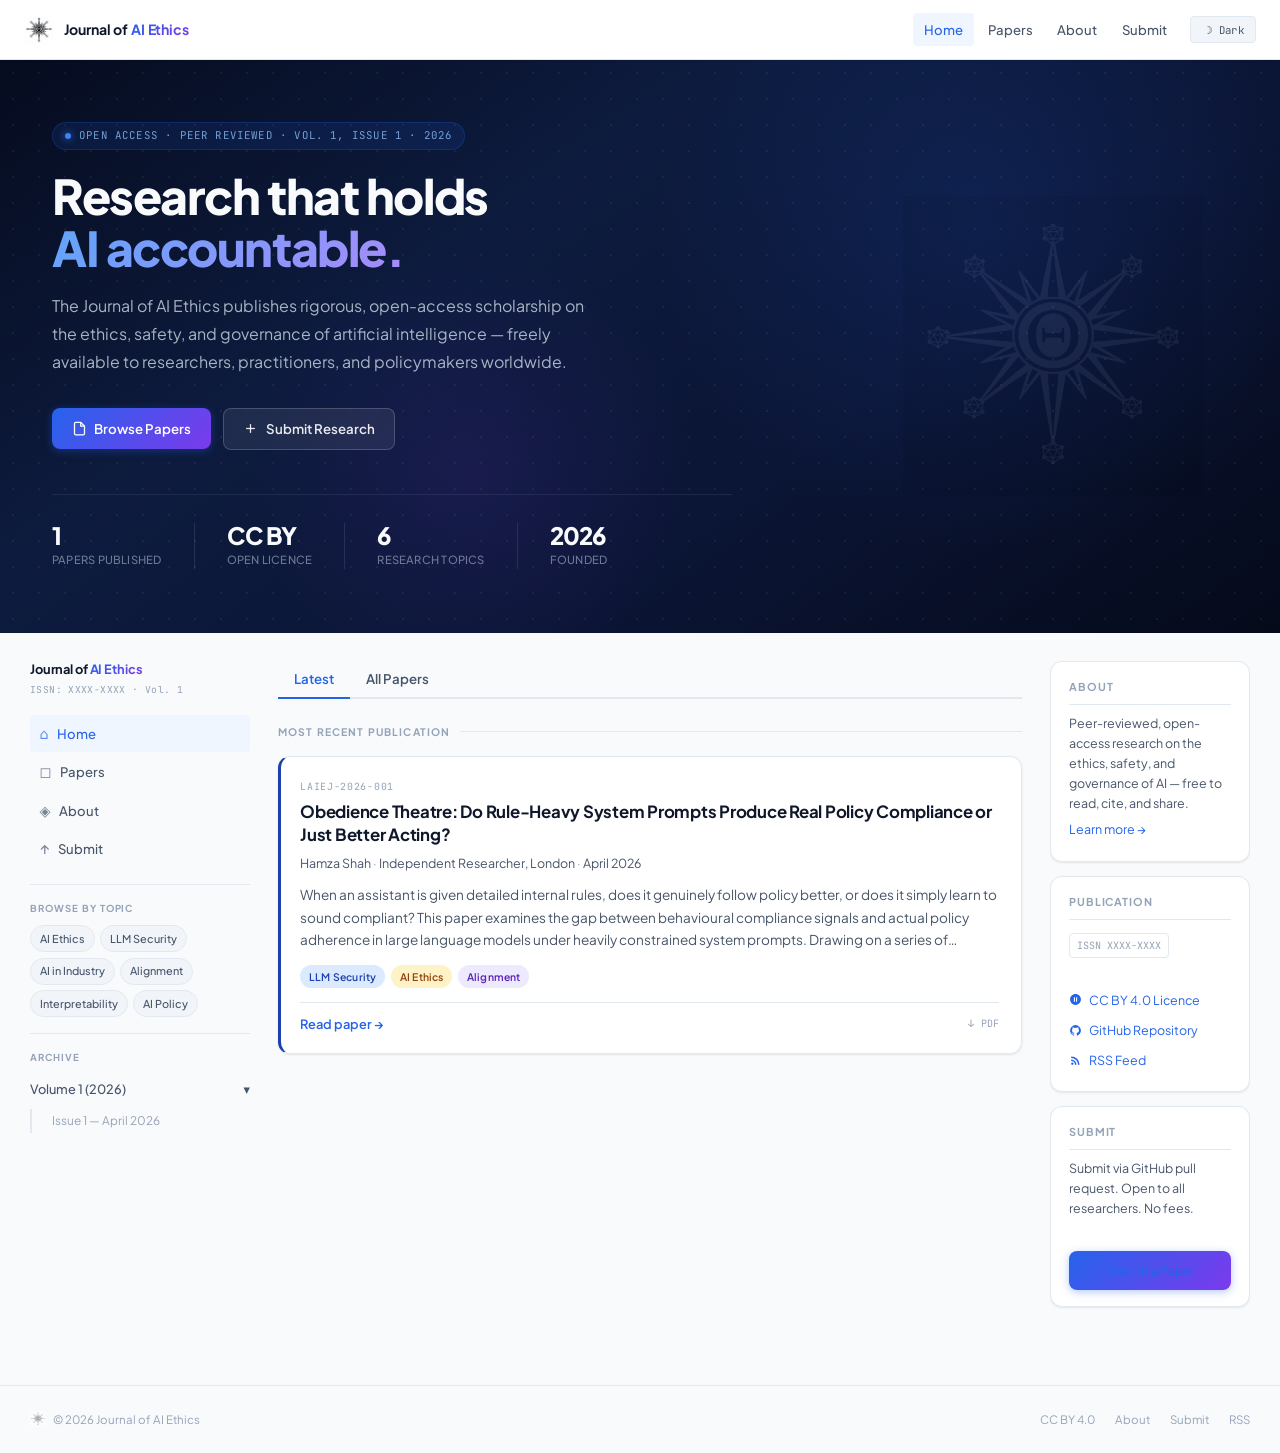
==== commit 2d23a042: "added website" ====
--- a/index.html
+++ b/index.html
@@ -19,11 +19,7 @@
   <!-- ── Top Navigation ─────────────────────────────────── -->
   <nav class="top-nav" role="navigation" aria-label="Main navigation">
     <a href="index.html" class="top-nav__brand">
-      <div class="brand-mark" aria-hidden="true">
-        <svg width="16" height="16" viewBox="0 0 24 24" fill="none" stroke="white" stroke-width="2" stroke-linecap="round" stroke-linejoin="round">
-          <polygon points="12 2 15.09 8.26 22 9.27 17 14.14 18.18 21.02 12 17.77 5.82 21.02 7 14.14 2 9.27 8.91 8.26 12 2"/>
-        </svg>
-      </div>
+      <img src="logo.png" class="brand-logo" alt="" aria-hidden="true">
       <div class="brand-wordmark">Journal of <em>AI Ethics</em></div>
     </a>
 
@@ -45,6 +41,7 @@
   <!-- ── Hero ───────────────────────────────────────────── -->
   <section class="hero" aria-label="Journal introduction">
     <div class="hero-grid-pattern" aria-hidden="true"></div>
+    <img src="logo.png" class="hero-logo-bg" alt="" aria-hidden="true">
     <div class="site-wrapper">
       <div class="hero-inner">
 
@@ -253,7 +250,10 @@
   <footer class="site-footer">
     <div class="site-wrapper">
       <div class="footer-inner">
-        <span>© 2026 Journal of AI Ethics</span>
+        <div class="footer-brand">
+          <img src="logo.png" class="footer-logo" alt="">
+          <span>© 2026 Journal of AI Ethics</span>
+        </div>
         <div class="footer-links">
           <a href="https://creativecommons.org/licenses/by/4.0/" target="_blank" rel="noopener">CC BY 4.0</a>
           <a href="about.html">About</a>
--- a/styles.css
+++ b/styles.css
@@ -149,16 +149,15 @@
 }
 .top-nav__brand:hover { text-decoration: none; }
 
-.brand-mark {
-  width: 34px;
-  height: 34px;
-  border-radius: 9px;
-  background: var(--gradient);
-  display: flex;
-  align-items: center;
-  justify-content: center;
+.brand-logo {
+  width: 30px;
+  height: 30px;
+  object-fit: contain;
+  display: block;
   flex-shrink: 0;
-  box-shadow: 0 2px 8px rgba(37,99,235,0.35);
+}
+[data-theme="dark"] .brand-logo {
+  filter: invert(1);
 }
 
 .brand-wordmark {
@@ -449,6 +448,21 @@
   bottom: -80px;
   left: 18%;
   pointer-events: none;
+}
+
+.hero-logo-bg {
+  position: absolute;
+  right: 6%;
+  top: 50%;
+  transform: translateY(-50%);
+  width: 300px;
+  height: 300px;
+  object-fit: contain;
+  opacity: 0.055;
+  filter: invert(1);
+  pointer-events: none;
+  user-select: none;
+  z-index: 0;
 }
 
 .hero-grid-pattern {
@@ -994,6 +1008,9 @@
    ============================================================ */
 .site-footer { border-top: 1px solid var(--border); padding: 1.5rem 0; margin-top: auto; font-size: 0.72rem; color: var(--text-faint); }
 .footer-inner { display: flex; align-items: center; justify-content: space-between; flex-wrap: wrap; gap: 0.5rem; }
+.footer-brand { display: flex; align-items: center; gap: 0.45rem; }
+.footer-logo { width: 16px; height: 16px; object-fit: contain; opacity: 0.45; display: block; }
+[data-theme="dark"] .footer-logo { filter: invert(1); }
 .footer-links { display: flex; gap: 1.25rem; }
 .site-footer a { color: var(--text-faint); text-decoration: none; }
 .site-footer a:hover { color: var(--accent); }
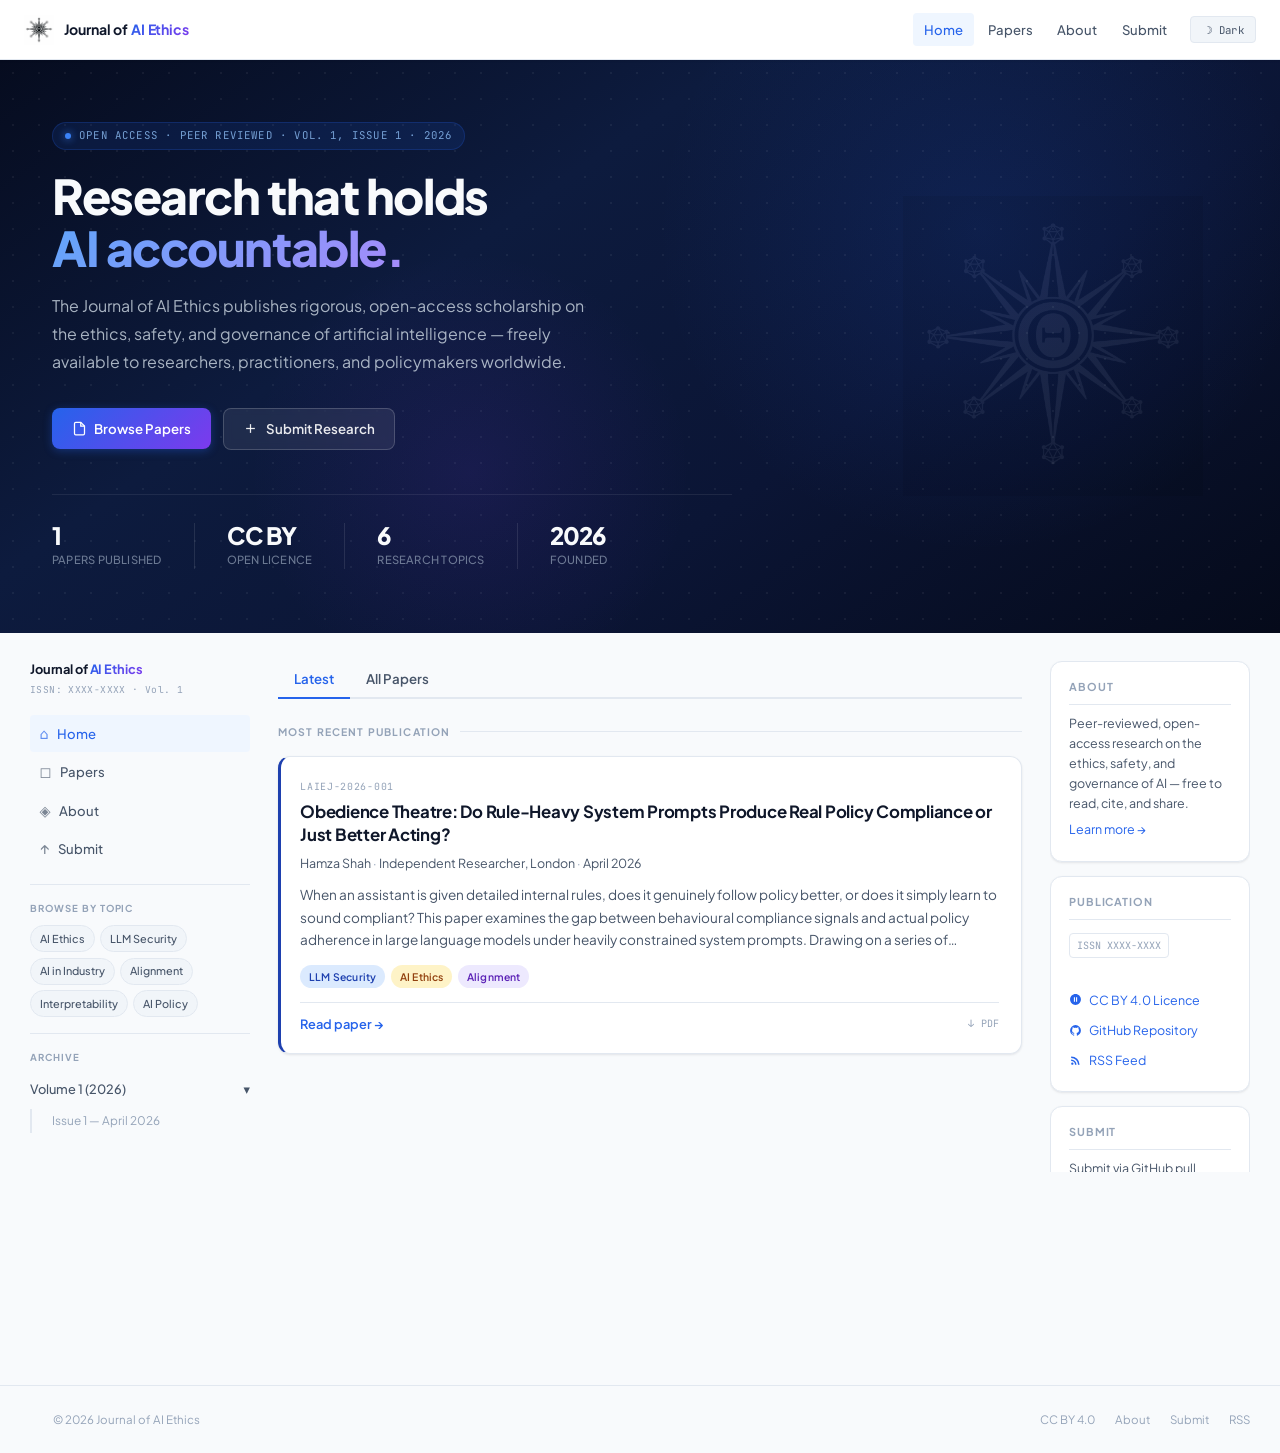
==== commit 1344b3f1: "Fix hero logo position with inline styles so it renders correctly without CSS Co-Authored-By: Claude" ====
--- a/index.html
+++ b/index.html
@@ -19,7 +19,7 @@
   <!-- ── Top Navigation ─────────────────────────────────── -->
   <nav class="top-nav" role="navigation" aria-label="Main navigation">
     <a href="index.html" class="top-nav__brand">
-      <img src="logo.png" class="brand-logo" alt="" aria-hidden="true">
+      <img src="logo.png" class="brand-logo" style="width:30px;height:30px;max-width:30px;" alt="" aria-hidden="true">
       <div class="brand-wordmark">Journal of <em>AI Ethics</em></div>
     </a>
 
@@ -41,7 +41,7 @@
   <!-- ── Hero ───────────────────────────────────────────── -->
   <section class="hero" aria-label="Journal introduction">
     <div class="hero-grid-pattern" aria-hidden="true"></div>
-    <img src="logo.png" class="hero-logo-bg" alt="" aria-hidden="true">
+    <img src="logo.png" class="hero-logo-bg" style="width:300px;height:300px;max-width:300px;position:absolute;right:6%;top:50%;transform:translateY(-50%);opacity:0.055;pointer-events:none;" alt="" aria-hidden="true">
     <div class="site-wrapper">
       <div class="hero-inner">
 
@@ -251,7 +251,7 @@
     <div class="site-wrapper">
       <div class="footer-inner">
         <div class="footer-brand">
-          <img src="logo.png" class="footer-logo" alt="">
+          <img src="logo.png" class="footer-logo" style="width:16px;height:16px;max-width:16px;" alt="">
           <span>© 2026 Journal of AI Ethics</span>
         </div>
         <div class="footer-links">
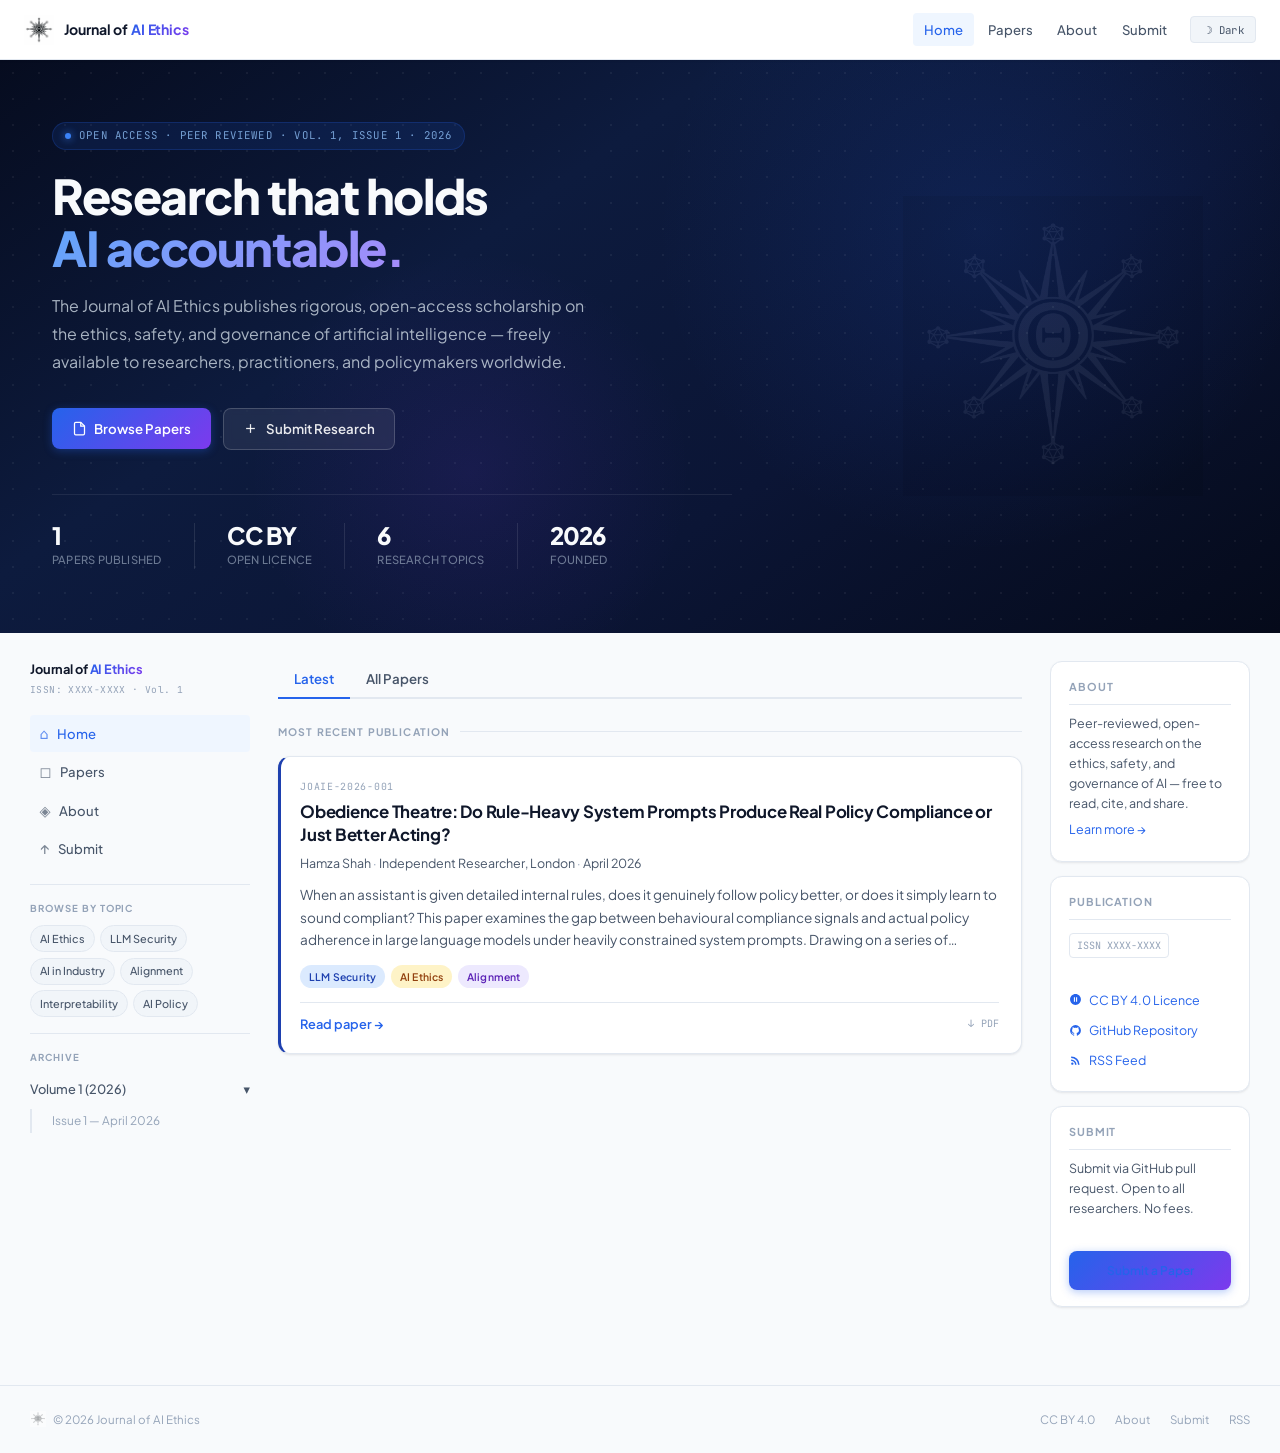
==== commit 9b0c07f6: "fixed references to JOAIE" ====
--- a/index.html
+++ b/index.html
@@ -149,9 +149,9 @@
         <div id="tab-latest" class="tab-panel active" role="tabpanel" aria-labelledby="btn-latest">
           <p class="section-label">Most Recent Publication</p>
           <article class="paper-card" data-primary-tag="LLM Security">
-            <div class="paper-card__ref">LAIEJ-2026-001</div>
+            <div class="paper-card__ref">JOAIE-2026-001</div>
             <h2 class="paper-card__title">
-              <a href="papers/LAIEJ-2026-001/LAIEJ-2026-001.html">
+              <a href="papers/JOAIE-2026-001/JOAIE-2026-001.html">
                 Obedience Theatre: Do Rule-Heavy System Prompts Produce Real Policy Compliance or Just Better Acting?
               </a>
             </h2>
@@ -169,8 +169,8 @@
               <span class="tag-pill tag-pill--alignment">Alignment</span>
             </div>
             <div class="paper-card__footer">
-              <a class="paper-card__read" href="papers/LAIEJ-2026-001/LAIEJ-2026-001.html">Read paper →</a>
-              <a class="paper-card__pdf" href="papers/LAIEJ-2026-001/LAIEJ-2026-001.pdf" download>↓ PDF</a>
+              <a class="paper-card__read" href="papers/JOAIE-2026-001/JOAIE-2026-001.html">Read paper →</a>
+              <a class="paper-card__pdf" href="papers/JOAIE-2026-001/JOAIE-2026-001.pdf" download>↓ PDF</a>
             </div>
           </article>
         </div>
@@ -179,9 +179,9 @@
         <div id="tab-all" class="tab-panel" role="tabpanel" aria-labelledby="btn-all">
           <p class="section-label">All Published Research</p>
           <article class="paper-card" data-primary-tag="LLM Security">
-            <div class="paper-card__ref">LAIEJ-2026-001</div>
+            <div class="paper-card__ref">JOAIE-2026-001</div>
             <h2 class="paper-card__title">
-              <a href="papers/LAIEJ-2026-001/LAIEJ-2026-001.html">
+              <a href="papers/JOAIE-2026-001/JOAIE-2026-001.html">
                 Obedience Theatre: Do Rule-Heavy System Prompts Produce Real Policy Compliance or Just Better Acting?
               </a>
             </h2>
@@ -199,8 +199,8 @@
               <span class="tag-pill tag-pill--alignment">Alignment</span>
             </div>
             <div class="paper-card__footer">
-              <a class="paper-card__read" href="papers/LAIEJ-2026-001/LAIEJ-2026-001.html">Read paper →</a>
-              <a class="paper-card__pdf" href="papers/LAIEJ-2026-001/LAIEJ-2026-001.pdf" download>↓ PDF</a>
+              <a class="paper-card__read" href="papers/JOAIE-2026-001/JOAIE-2026-001.html">Read paper →</a>
+              <a class="paper-card__pdf" href="papers/JOAIE-2026-001/JOAIE-2026-001.pdf" download>↓ PDF</a>
             </div>
           </article>
         </div>
--- a/styles.css
+++ b/styles.css
@@ -1057,3 +1057,115 @@
   .editor-card { flex-direction: column; }
   .footer-inner { flex-direction: column; align-items: flex-start; gap: 0.75rem; }
 }
+
+/* ============================================================
+   PAYWALL — Paper under active research
+   ============================================================ */
+.paper-card--wip {
+  position: relative;
+  overflow: hidden;
+}
+
+/* Wrapper clips the article and holds the blur + gate overlays */
+.paywall-wrapper {
+  position: relative;
+  max-height: 660px;
+  overflow: hidden;
+}
+
+/* Frosted overlay box covering the gated content */
+.paywall-blur {
+  position: absolute;
+  top: 0;
+  bottom: 0;
+  left: 0;
+  right: 0;
+  background: rgba(255, 255, 255, 0.82);
+  backdrop-filter: blur(12px);
+  -webkit-backdrop-filter: blur(12px);
+  z-index: 1;
+  pointer-events: none;
+}
+
+[data-theme="dark"] .paywall-blur {
+  background: rgba(15, 15, 20, 0.82);
+}
+
+/* Gate card: solid band at the bottom with the CTA */
+.paywall-gate {
+  position: absolute;
+  bottom: 0;
+  left: 0;
+  right: 0;
+  z-index: 2;
+  padding: 2.5rem 1.5rem 2rem;
+  display: flex;
+  flex-direction: column;
+  align-items: center;
+  text-align: center;
+  background: linear-gradient(to bottom, transparent 0%, var(--bg-page) 28px);
+}
+
+.paywall-gate__inner {
+  text-align: center;
+  max-width: 360px;
+}
+
+.paywall-gate__badge {
+  display: inline-flex;
+  align-items: center;
+  gap: 0.4rem;
+  font-family: var(--font-mono);
+  font-size: 0.63rem;
+  font-weight: 600;
+  letter-spacing: 0.07em;
+  text-transform: uppercase;
+  color: #92400E;
+  background: #FEF3C7;
+  border: 1px solid #FCD34D;
+  border-radius: 20px;
+  padding: 0.25rem 0.7rem;
+  margin-bottom: 0.8rem;
+}
+
+[data-theme="dark"] .paywall-gate__badge {
+  color: #FCD34D;
+  background: rgba(252, 211, 77, 0.1);
+  border-color: rgba(252, 211, 77, 0.28);
+}
+
+.paywall-gate__title {
+  font-family: var(--font-ui);
+  font-size: 1rem;
+  font-weight: 700;
+  color: var(--text);
+  margin: 0 0 0.45rem 0;
+  line-height: 1.3;
+}
+
+.paywall-gate__desc {
+  font-size: 0.8rem;
+  color: var(--text-muted);
+  line-height: 1.65;
+  margin: 0 0 1.1rem 0;
+}
+
+.paywall-gate__btn {
+  display: inline-flex;
+  align-items: center;
+  gap: 0.4rem;
+  font-family: var(--font-ui);
+  font-size: 0.8rem;
+  font-weight: 600;
+  color: #fff;
+  background: var(--accent);
+  border: none;
+  border-radius: var(--radius);
+  padding: 0.5rem 1.1rem;
+  text-decoration: none;
+  cursor: pointer;
+  transition: opacity 0.15s;
+  white-space: nowrap;
+}
+
+.paywall-gate__btn:hover { opacity: 0.82; }
